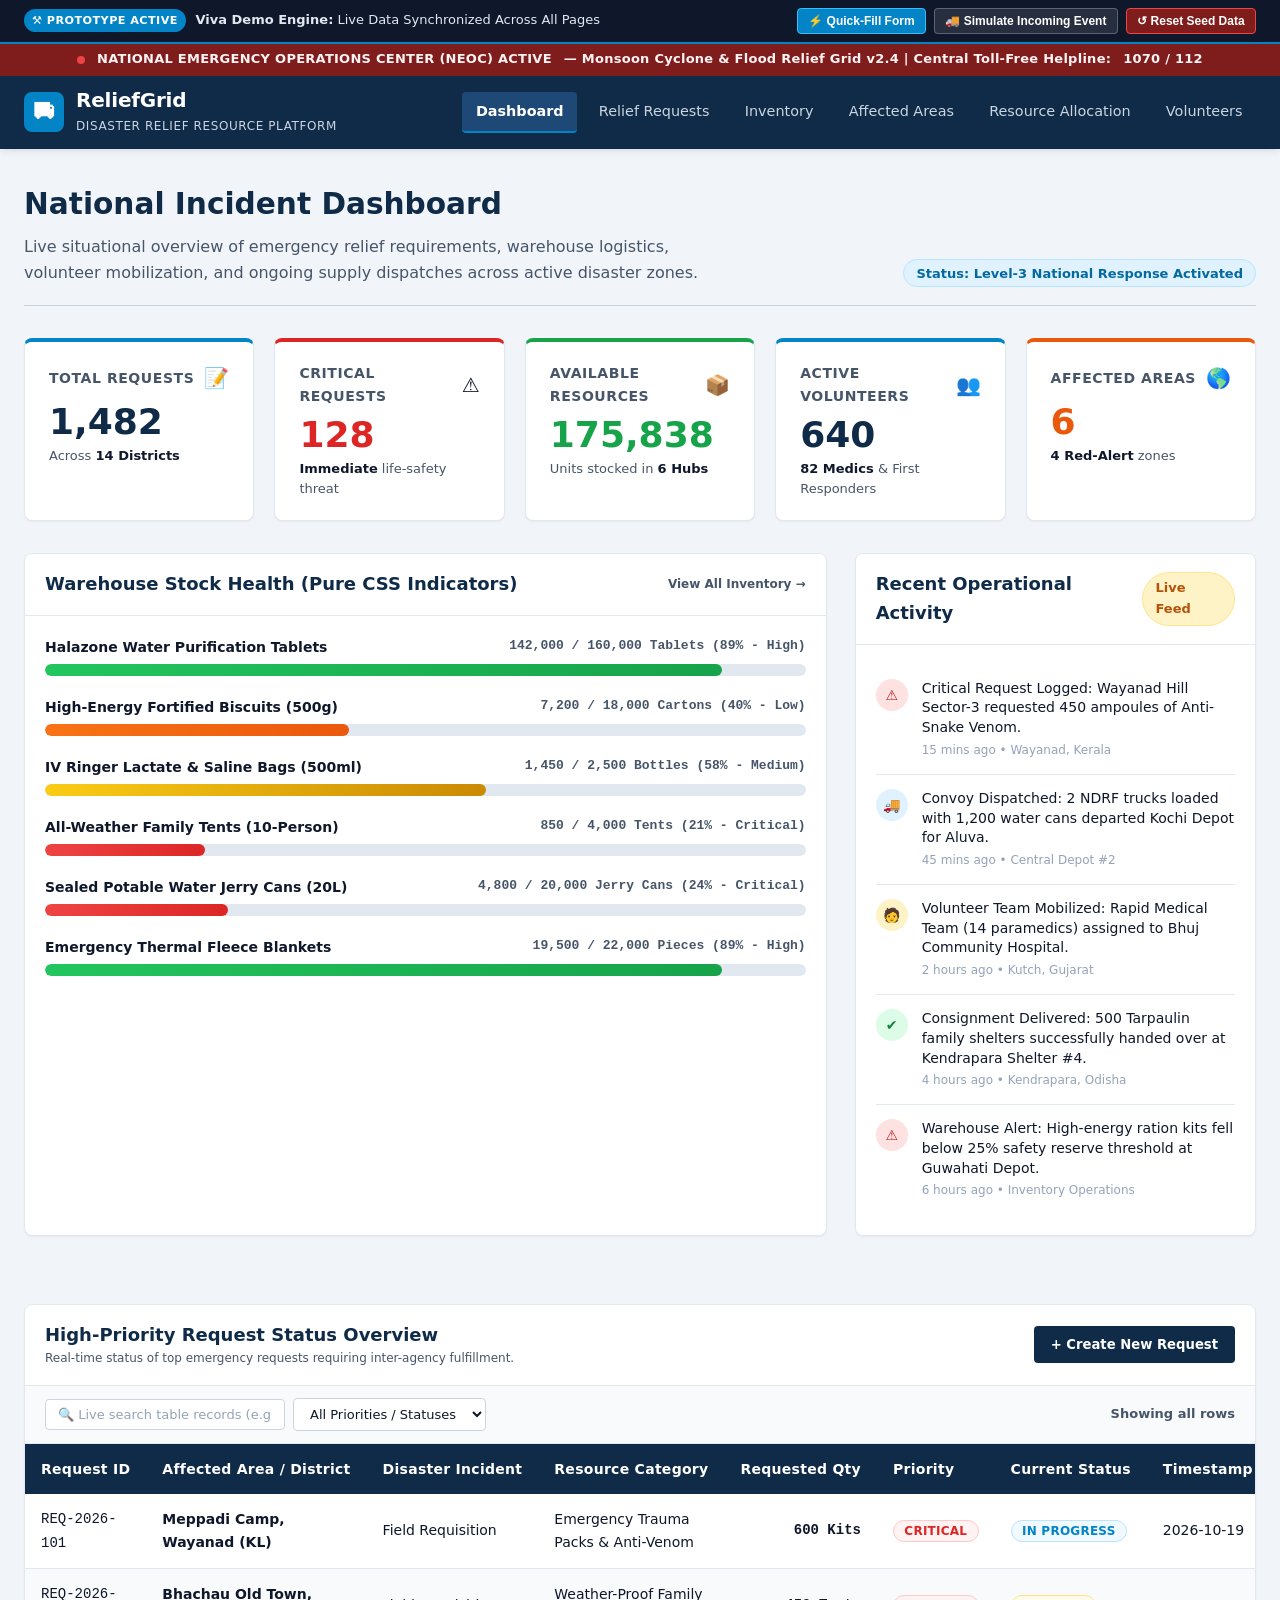
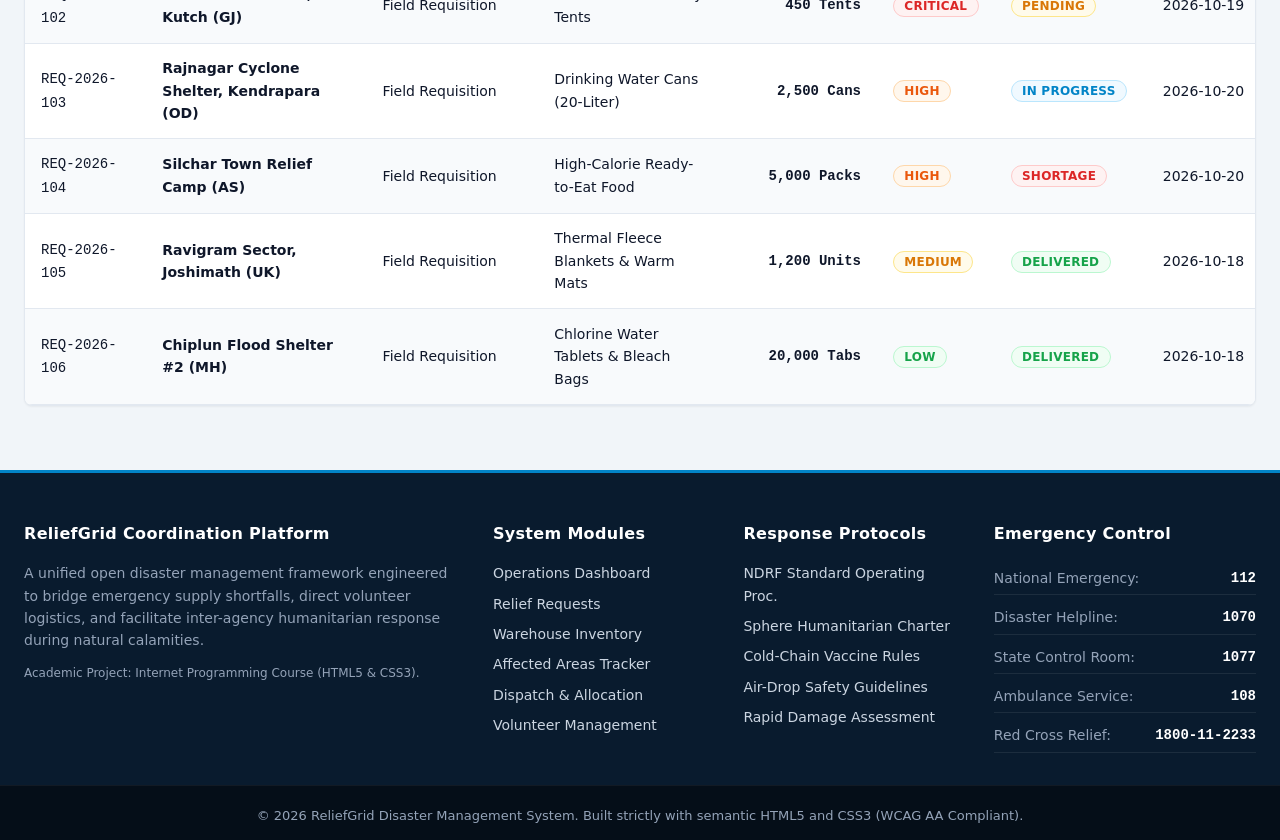
==== index.html @ 502c1814 "Add files via upload" ====
<!DOCTYPE html>
<html lang="en">
<head>
  <!-- Character Encoding and Responsive Viewport -->
  <meta charset="UTF-8">
  <meta name="viewport" content="width=device-width, initial-scale=1.0">
  <meta name="description" content="ReliefGrid - Centralized Disaster Relief Resource Coordination Platform for Emergency Management.">
  <title>ReliefGrid | Disaster Operations Dashboard</title>
  <!-- Shared External Stylesheet -->
  <link rel="stylesheet" href="style.css">
</head>
<body>

  <!-- =======================================================================
       TOP EMERGENCY BANNER (National Emergency Alert Ribbon)
       ======================================================================= -->
  <aside class="top-emergency-bar" aria-label="Emergency Operations Announcement">
    <span class="pulse-dot" aria-hidden="true"></span>
    <strong>NATIONAL EMERGENCY OPERATIONS CENTER (NEOC) ACTIVE</strong> &mdash; 
    Monsoon Cyclone & Flood Relief Grid v2.4 | Central Toll-Free Helpline: <strong>1070 / 112</strong>
  </aside>

  <!-- =======================================================================
       SHARED SITE HEADER & NAVIGATION
       ======================================================================= -->
  <header class="site-header">
    <div class="header-container">
      <!-- Platform Branding -->
      <a href="index.html" class="brand" aria-label="ReliefGrid Home">
        <div class="brand-icon" aria-hidden="true">&#9951;</div>
        <div class="brand-text">
          <h1>ReliefGrid</h1>
          <span class="subtitle">Disaster Relief Resource Platform</span>
        </div>
      </a>

      <!-- Main Navigation Menu (Semantic Nav with Active Link) -->
      <nav class="main-nav" aria-label="Primary Navigation">
        <ul>
          <li><a href="index.html" class="active" aria-current="page">Dashboard</a></li>
          <li><a href="relief-requests.html">Relief Requests</a></li>
          <li><a href="inventory.html">Inventory</a></li>
          <li><a href="affected-areas.html">Affected Areas</a></li>
          <li><a href="allocation.html">Resource Allocation</a></li>
          <li><a href="volunteers.html">Volunteers</a></li>
        </ul>
      </nav>
    </div>
  </header>

  <!-- =======================================================================
       MAIN CONTENT CONTAINER
       ======================================================================= -->
  <main class="main-wrapper" id="main-content">

    <!-- Page Header / Intro Section -->
    <header class="page-intro">
      <div>
        <h2>National Incident Dashboard</h2>
        <p>Live situational overview of emergency relief requirements, warehouse logistics, volunteer mobilization, and ongoing supply dispatches across active disaster zones.</p>
      </div>
      <div>
        <span class="page-badge">Status: Level-3 National Response Activated</span>
      </div>
    </header>

    <!-- ===================================================================
         SECTION 1: SUMMARY METRICS CARDS (CSS Grid)
         =================================================================== -->
    <section aria-labelledby="summary-metrics-title">
      <h3 id="summary-metrics-title" class="visually-hidden" style="display:none;">Key Summary Metrics</h3>
      <div class="metrics-grid">
        
        <!-- Total Requests Card -->
        <article class="metric-card">
          <div class="metric-header">
            <span class="metric-title">Total Requests</span>
            <span class="metric-icon" aria-hidden="true">&#128221;</span>
          </div>
          <p class="metric-value">1,482</p>
          <p class="metric-sub">Across <strong>14 Districts</strong></p>
        </article>

        <!-- Critical Requests Card (Red Accent) -->
        <article class="metric-card critical-border">
          <div class="metric-header">
            <span class="metric-title">Critical Requests</span>
            <span class="metric-icon" aria-hidden="true">&#9888;</span>
          </div>
          <p class="metric-value" style="color: var(--priority-critical);">128</p>
          <p class="metric-sub"><strong>Immediate</strong> life-safety threat</p>
        </article>

        <!-- Available Resources Card (Green Accent) -->
        <article class="metric-card low-border">
          <div class="metric-header">
            <span class="metric-title">Available Resources</span>
            <span class="metric-icon" aria-hidden="true">&#128230;</span>
          </div>
          <p class="metric-value" style="color: var(--priority-low);">48,350</p>
          <p class="metric-sub">Units stocked in <strong>6 Hubs</strong></p>
        </article>

        <!-- Active Volunteers Card -->
        <article class="metric-card">
          <div class="metric-header">
            <span class="metric-title">Active Volunteers</span>
            <span class="metric-icon" aria-hidden="true">&#128101;</span>
          </div>
          <p class="metric-value">640</p>
          <p class="metric-sub"><strong>82 Medics</strong> &amp; First Responders</p>
        </article>

        <!-- Areas Affected Card (Orange Accent) -->
        <article class="metric-card high-border">
          <div class="metric-header">
            <span class="metric-title">Affected Areas</span>
            <span class="metric-icon" aria-hidden="true">&#127758;</span>
          </div>
          <p class="metric-value" style="color: var(--priority-high);">26</p>
          <p class="metric-sub"><strong>4 Red-Alert</strong> zones</p>
        </article>

      </div>
    </section>

    <!-- ===================================================================
         SECTION 2 & 3: TWO-COLUMN DASHBOARD (Stock Bars & Recent Activity)
         =================================================================== -->
    <div class="dashboard-grid">
      
      <!-- Left Column: Critical Stock Depletion (Pure CSS Stock Bars) -->
      <section class="dashboard-card" aria-labelledby="stock-bars-title">
        <header class="dashboard-card-header">
          <h3 id="stock-bars-title">Warehouse Stock Health (Pure CSS Indicators)</h3>
          <a href="inventory.html" class="field-help" style="font-weight: 600;">View All Inventory &rarr;</a>
        </header>
        <div class="dashboard-card-body">
          <div class="stock-bars-container">
            
            <!-- Item 1: Drinking Water -->
            <div class="stock-item">
              <div class="stock-info">
                <span class="stock-name">Drinking Water (20L Jerry Cans)</span>
                <span class="stock-qty">4,800 / 20,000 Cans (24% - Critical)</span>
              </div>
              <div class="progress-track" role="progressbar" aria-valuenow="24" aria-valuemin="0" aria-valuemax="100" aria-label="Drinking Water Stock 24 percent">
                <div class="progress-fill fill-critical" style="width: 24%;"></div>
              </div>
            </div>

            <!-- Item 2: Ready-to-Eat Emergency Meals -->
            <div class="stock-item">
              <div class="stock-info">
                <span class="stock-name">Ready-to-Eat Ration Kits</span>
                <span class="stock-qty">7,200 / 18,000 Kits (40% - Low)</span>
              </div>
              <div class="progress-track" role="progressbar" aria-valuenow="40" aria-valuemin="0" aria-valuemax="100" aria-label="Ration Kits Stock 40 percent">
                <div class="progress-fill fill-low" style="width: 40%;"></div>
              </div>
            </div>

            <!-- Item 3: Trauma Care & Surgical Kits -->
            <div class="stock-item">
              <div class="stock-info">
                <span class="stock-name">Surgical &amp; Trauma Care Packs</span>
                <span class="stock-qty">1,450 / 2,500 Packs (58% - Medium)</span>
              </div>
              <div class="progress-track" role="progressbar" aria-valuenow="58" aria-valuemin="0" aria-valuemax="100" aria-label="Surgical Kits Stock 58 percent">
                <div class="progress-fill fill-medium" style="width: 58%;"></div>
              </div>
            </div>

            <!-- Item 4: All-Weather Family Shelter Tents -->
            <div class="stock-item">
              <div class="stock-info">
                <span class="stock-name">Emergency Family Tents (10-Person)</span>
                <span class="stock-qty">850 / 4,000 Tents (21% - Critical)</span>
              </div>
              <div class="progress-track" role="progressbar" aria-valuenow="21" aria-valuemin="0" aria-valuemax="100" aria-label="Tents Stock 21 percent">
                <div class="progress-fill fill-critical" style="width: 21%;"></div>
              </div>
            </div>

            <!-- Item 5: Chlorine Disinfectant & Hygiene Kits -->
            <div class="stock-item">
              <div class="stock-info">
                <span class="stock-name">Sanitation &amp; Hygiene Buckets</span>
                <span class="stock-qty">11,200 / 14,000 Buckets (80% - High)</span>
              </div>
              <div class="progress-track" role="progressbar" aria-valuenow="80" aria-valuemin="0" aria-valuemax="100" aria-label="Sanitation Buckets Stock 80 percent">
                <div class="progress-fill fill-high" style="width: 80%;"></div>
              </div>
            </div>

            <!-- Item 6: Thermal Blankets -->
            <div class="stock-item">
              <div class="stock-info">
                <span class="stock-name">Fleece Thermal Blankets</span>
                <span class="stock-qty">19,500 / 22,000 Units (88% - High)</span>
              </div>
              <div class="progress-track" role="progressbar" aria-valuenow="88" aria-valuemin="0" aria-valuemax="100" aria-label="Thermal Blankets Stock 88 percent">
                <div class="progress-fill fill-high" style="width: 88%;"></div>
              </div>
            </div>

          </div>
        </div>
      </section>

      <!-- Right Column: Recent Operational Activity Stream -->
      <section class="dashboard-card" aria-labelledby="activity-title">
        <header class="dashboard-card-header">
          <h3 id="activity-title">Recent Operational Activity</h3>
          <span class="page-badge" style="background:#fef3c7; color:#b45309; border-color:#fde68a;">Live Feed</span>
        </header>
        <div class="dashboard-card-body">
          <ul class="activity-list">
            
            <li class="activity-item">
              <span class="activity-icon icon-alert" aria-hidden="true">&#9888;</span>
              <div class="activity-content">
                <p class="activity-text"><strong>Critical Request Logged:</strong> Wayanad Hill Sector-3 requested 450 ampoules of Anti-Snake Venom.</p>
                <time class="activity-time" datetime="2026-10-18T22:15">15 minutes ago &bull; Wayanad, Kerala</time>
              </div>
            </li>

            <li class="activity-item">
              <span class="activity-icon icon-dispatch" aria-hidden="true">&#128666;</span>
              <div class="activity-content">
                <p class="activity-text"><strong>Convoy Dispatched:</strong> 2 NDRF trucks loaded with 1,200 water cans departed Kochi Depot for Aluva.</p>
                <time class="activity-time" datetime="2026-10-18T21:40">45 minutes ago &bull; Central Depot #2</time>
              </div>
            </li>

            <li class="activity-item">
              <span class="activity-icon icon-volunteer" aria-hidden="true">&#129489;</span>
              <div class="activity-content">
                <p class="activity-text"><strong>Volunteer Team Mobilized:</strong> Rapid Medical Team (14 paramedics) assigned to Bhuj Community Hospital.</p>
                <time class="activity-time" datetime="2026-10-18T20:10">2 hours ago &bull; Kutch, Gujarat</time>
              </div>
            </li>

            <li class="activity-item">
              <span class="activity-icon icon-delivered" aria-hidden="true">&#10004;</span>
              <div class="activity-content">
                <p class="activity-text"><strong>Consignment Delivered:</strong> 500 Tarpaulin family shelters successfully handed over at Kendrapara Shelter #4.</p>
                <time class="activity-time" datetime="2026-10-18T18:30">4 hours ago &bull; Kendrapara, Odisha</time>
              </div>
            </li>

            <li class="activity-item">
              <span class="activity-icon icon-alert" aria-hidden="true">&#9888;</span>
              <div class="activity-content">
                <p class="activity-text"><strong>Warehouse Alert:</strong> High-energy ration kits fell below 25% safety reserve threshold at Guwahati Depot.</p>
                <time class="activity-time" datetime="2026-10-18T16:00">6 hours ago &bull; Inventory Operations</time>
              </div>
            </li>

          </ul>
        </div>
      </section>

    </div>

    <!-- ===================================================================
         SECTION 4: ACTIVE RELIEF REQUESTS OVERVIEW TABLE
         =================================================================== -->
    <section class="table-container" aria-labelledby="overview-table-title">
      <header class="table-header-bar">
        <div>
          <h3 id="overview-table-title">High-Priority Request Status Overview</h3>
          <p class="field-help">Real-time status of top emergency requests requiring inter-agency fulfillment.</p>
        </div>
        <div>
          <a href="relief-requests.html" class="btn btn-primary" style="padding: 0.45rem 1rem; font-size: 0.825rem;">+ Create New Request</a>
        </div>
      </header>

      <div class="table-responsive">
        <table class="data-table" summary="Overview of latest relief supply requests categorized by priority and fulfillment status">
          <thead>
            <tr>
              <th scope="col">Request ID</th>
              <th scope="col">Affected Area / District</th>
              <th scope="col">Disaster Incident</th>
              <th scope="col">Resource Category</th>
              <th scope="col">Requested Qty</th>
              <th scope="col">Priority</th>
              <th scope="col">Current Status</th>
              <th scope="col">Timestamp</th>
            </tr>
          </thead>
          <tbody>
            <!-- Row 1 -->
            <tr>
              <td><code>REQ-KL-901</code></td>
              <td><strong>Meppadi, Wayanad</strong> (Kerala)</td>
              <td>Landslide / Mudflow</td>
              <td>Medical Trauma Supplies</td>
              <td class="cell-number">600 Kits</td>
              <td><span class="badge badge-critical">Critical</span></td>
              <td><span class="badge badge-progress">In Transit</span></td>
              <td>18-Oct 21:30</td>
            </tr>
            <!-- Row 2 -->
            <tr>
              <td><code>REQ-GJ-442</code></td>
              <td><strong>Bhachau, Kutch</strong> (Gujarat)</td>
              <td>Earthquake 5.8M</td>
              <td>Emergency Family Tents</td>
              <td class="cell-number">450 Tents</td>
              <td><span class="badge badge-critical">Critical</span></td>
              <td><span class="badge badge-pending">Pending</span></td>
              <td>18-Oct 20:45</td>
            </tr>
            <!-- Row 3 -->
            <tr>
              <td><code>REQ-OD-781</code></td>
              <td><strong>Paradeep Coast</strong> (Odisha)</td>
              <td>Cyclone 'Dana'</td>
              <td>Drinking Water (20L)</td>
              <td class="cell-number">2,500 Cans</td>
              <td><span class="badge badge-high">High</span></td>
              <td><span class="badge badge-progress">In Transit</span></td>
              <td>18-Oct 19:15</td>
            </tr>
            <!-- Row 4 -->
            <tr>
              <td><code>REQ-AS-319</code></td>
              <td><strong>Silchar, Cachar</strong> (Assam)</td>
              <td>Barak River Flooding</td>
              <td>Ready-to-Eat Food Packets</td>
              <td class="cell-number">5,000 Packs</td>
              <td><span class="badge badge-high">High</span></td>
              <td><span class="badge badge-shortage">Shortage</span></td>
              <td>18-Oct 17:20</td>
            </tr>
            <!-- Row 5 -->
            <tr>
              <td><code>REQ-HP-112</code></td>
              <td><strong>Manali Valley</strong> (Himachal)</td>
              <td>Flash Flood &amp; Debris</td>
              <td>Fleece Thermal Blankets</td>
              <td class="cell-number">1,200 Units</td>
              <td><span class="badge badge-medium">Medium</span></td>
              <td><span class="badge badge-delivered">Delivered</span></td>
              <td>18-Oct 14:05</td>
            </tr>
            <!-- Row 6 -->
            <tr>
              <td><code>REQ-MH-603</code></td>
              <td><strong>Chiplun, Ratnagiri</strong> (Maharashtra)</td>
              <td>Vashishti River Surge</td>
              <td>Chlorine Water Tablets</td>
              <td class="cell-number">20,000 Tabs</td>
              <td><span class="badge badge-low">Low</span></td>
              <td><span class="badge badge-delivered">Delivered</span></td>
              <td>18-Oct 11:40</td>
            </tr>
          </tbody>
        </table>
      </div>
    </section>

  </main>

  <!-- =======================================================================
       SHARED SITE FOOTER
       ======================================================================= -->
  <footer class="site-footer">
    <div class="footer-top">
      
      <!-- Column 1: Mission Statement -->
      <div class="footer-col">
        <h4>ReliefGrid Coordination Platform</h4>
        <p>A unified open disaster management framework engineered to bridge emergency supply shortfalls, direct volunteer logistics, and facilitate inter-agency humanitarian response during natural calamities.</p>
        <p class="field-help" style="color:#94a3b8;">Academic Project: Internet Programming Course (HTML5 &amp; CSS3).</p>
      </div>

      <!-- Column 2: Navigation Links -->
      <div class="footer-col">
        <h4>System Modules</h4>
        <ul class="footer-links">
          <li><a href="index.html">Operations Dashboard</a></li>
          <li><a href="relief-requests.html">Relief Requests</a></li>
          <li><a href="inventory.html">Warehouse Inventory</a></li>
          <li><a href="affected-areas.html">Affected Areas Tracker</a></li>
          <li><a href="allocation.html">Dispatch &amp; Allocation</a></li>
          <li><a href="volunteers.html">Volunteer Management</a></li>
        </ul>
      </div>

      <!-- Column 3: Response Standards -->
      <div class="footer-col">
        <h4>Response Protocols</h4>
        <ul class="footer-links">
          <li><a href="#main-content">NDRF Standard Operating Proc.</a></li>
          <li><a href="#main-content">Sphere Humanitarian Charter</a></li>
          <li><a href="#main-content">Cold-Chain Vaccine Rules</a></li>
          <li><a href="#main-content">Air-Drop Safety Guidelines</a></li>
          <li><a href="#main-content">Rapid Damage Assessment</a></li>
        </ul>
      </div>

      <!-- Column 4: 24/7 Helplines -->
      <div class="footer-col">
        <h4>Emergency Control</h4>
        <ul class="emergency-hotlines">
          <li>National Emergency: <span>112</span></li>
          <li>Disaster Helpline: <span>1070</span></li>
          <li>State Control Room: <span>1077</span></li>
          <li>Ambulance Service: <span>108</span></li>
          <li>Red Cross Relief: <span>1800-11-2233</span></li>
        </ul>
      </div>

    </div>

    <!-- Bottom Copyright & Compliance -->
    <div class="footer-bottom">
      <p>&copy; 2026 ReliefGrid Disaster Management System. Built strictly with semantic HTML5 and CSS3 (WCAG AA Compliant).</p>
    </div>
  </footer>

  <!-- Interactive Prototype Engine (Viva Demonstration & LocalStorage State) -->
  <script src="prototype.js"></script>
</body>
</html>
---- style.css ----
/* ==========================================================================
   DISASTER RELIEF RESOURCE COORDINATION PLATFORM (RELIEFGRID)
   Shared Master Stylesheet: style.css
   Pure CSS3 - No external frameworks or libraries required.
   Fully responsive with CSS Grid, Flexbox, and CSS Custom Properties.
   ========================================================================== */

/* --------------------------------------------------------------------------
   1. CSS Custom Properties (Theme Design System & Variables)
   -------------------------------------------------------------------------- */
:root {
  /* Brand Palette - Emergency Operations Theme */
  --color-primary: #0f2b48;          /* Deep Navy - Command & Authority */
  --color-primary-light: #1e4976;    /* Secondary Navy */
  --color-primary-dark: #091b2e;     /* Deep Navy Dark */
  --color-accent: #0284c7;           /* Sky Blue - Operational highlight */
  --color-accent-hover: #0369a1;

  /* Neutral Backgrounds & Surfaces */
  --color-bg-main: #f1f5f9;          /* Slate 100 - Clean page background */
  --color-bg-card: #ffffff;          /* Pure White - Surface cards */
  --color-bg-alt: #f8fafc;           /* Slate 50 - Subtle alternating rows */
  --color-border: #cbd5e1;          /* Slate 300 - Standard border */
  --color-border-light: #e2e8f0;    /* Slate 200 - Subtle border */

  /* Typography Colors */
  --color-text-main: #0f172a;        /* Slate 900 - High contrast readable text */
  --color-text-muted: #475569;       /* Slate 600 - Secondary descriptive text */
  --color-text-light: #94a3b8;       /* Slate 400 - De-emphasized metadata */
  --color-text-inverse: #ffffff;     /* White - Text on dark backgrounds */

  /* Priority Color Coding (Standard Disaster Relief Codes) */
  --priority-critical: #dc2626;      /* Red - Immediate Life Threat */
  --priority-critical-bg: #fef2f2;
  --priority-critical-border: #fecaca;

  --priority-high: #ea580c;          /* Orange - Urgent Support Needed */
  --priority-high-bg: #fff7ed;
  --priority-high-border: #fed7aa;

  --priority-medium: #d97706;        /* Amber/Yellow - Moderate Attention */
  --priority-medium-bg: #fffbeb;
  --priority-medium-border: #fde68a;

  --priority-low: #16a34a;           /* Green - Stable / Routine */
  --priority-low-bg: #f0fdf4;
  --priority-low-border: #bbf7d0;

  /* Operational Status Colors */
  --status-pending: #d97706;
  --status-pending-bg: #fffbeb;
  --status-progress: #0284c7;
  --status-progress-bg: #f0f9ff;
  --status-delivered: #16a34a;
  --status-delivered-bg: #f0fdf4;
  --status-shortage: #dc2626;
  --status-shortage-bg: #fef2f2;

  /* Typography Font Stack */
  --font-sans: system-ui, -apple-system, BlinkMacSystemFont, 'Segoe UI', Roboto, Oxygen, Ubuntu, Cantarell, 'Open Sans', 'Helvetica Neue', sans-serif;
  --font-mono: SFMono-Regular, Menlo, Monaco, Consolas, 'Liberation Mono', 'Courier New', monospace;

  /* Shadows for Elevation */
  --shadow-sm: 0 1px 2px 0 rgba(0, 0, 0, 0.05);
  --shadow-md: 0 4px 6px -1px rgba(15, 23, 42, 0.08), 0 2px 4px -2px rgba(15, 23, 42, 0.05);
  --shadow-lg: 0 10px 15px -3px rgba(15, 23, 42, 0.1), 0 4px 6px -4px rgba(15, 23, 42, 0.05);

  /* Layout Constants */
  --radius-sm: 4px;
  --radius-md: 8px;
  --radius-lg: 12px;
  --radius-pill: 9999px;
  --transition: all 0.25s ease-in-out;
  --max-width: 1280px;
}

/* --------------------------------------------------------------------------
   2. Base & Reset Styles
   -------------------------------------------------------------------------- */
*, *::before, *::after {
  box-sizing: border-box;
  margin: 0;
  padding: 0;
}

html {
  font-size: 16px;
  scroll-behavior: smooth;
}

body {
  font-family: var(--font-sans);
  background-color: var(--color-bg-main);
  color: var(--color-text-main);
  line-height: 1.6;
  min-height: 100vh;
  display: flex;
  flex-direction: column;
}

img, svg {
  display: block;
  max-width: 100%;
}

a {
  color: var(--color-accent);
  text-decoration: none;
  transition: var(--transition);
}

a:hover, a:focus-visible {
  color: var(--color-accent-hover);
  text-decoration: underline;
}

/* --------------------------------------------------------------------------
   3. Shared Header & Emergency Alert Top-Bar
   -------------------------------------------------------------------------- */
.top-emergency-bar {
  background-color: #7f1d1d;
  color: #fef2f2;
  font-size: 0.8125rem;
  padding: 0.35rem 1rem;
  text-align: center;
  font-weight: 600;
  letter-spacing: 0.02em;
  display: flex;
  justify-content: center;
  align-items: center;
  gap: 0.75rem;
  flex-wrap: wrap;
}

.top-emergency-bar .pulse-dot {
  display: inline-block;
  width: 8px;
  height: 8px;
  border-radius: 50%;
  background-color: #ef4444;
  box-shadow: 0 0 0 rgba(239, 68, 68, 0.7);
  animation: pulse 1.8s infinite;
}

@keyframes pulse {
  0% { transform: scale(0.95); box-shadow: 0 0 0 0 rgba(239, 68, 68, 0.7); }
  70% { transform: scale(1.1); box-shadow: 0 0 0 8px rgba(239, 68, 68, 0); }
  100% { transform: scale(0.95); box-shadow: 0 0 0 0 rgba(239, 68, 68, 0); }
}

.site-header {
  background-color: var(--color-primary);
  color: var(--color-text-inverse);
  box-shadow: var(--shadow-md);
  position: sticky;
  top: 0;
  z-index: 100;
}

.header-container {
  max-width: var(--max-width);
  margin: 0 auto;
  padding: 0.75rem 1.5rem;
  display: flex;
  justify-content: space-between;
  align-items: center;
  flex-wrap: wrap;
  gap: 1rem;
}

/* Branding */
.brand {
  display: flex;
  align-items: center;
  gap: 0.75rem;
  text-decoration: none;
  color: var(--color-text-inverse);
}

.brand:hover {
  text-decoration: none;
}

.brand-icon {
  width: 40px;
  height: 40px;
  background-color: var(--color-accent);
  color: #fff;
  border-radius: var(--radius-md);
  display: flex;
  align-items: center;
  justify-content: center;
  font-size: 1.35rem;
  font-weight: 800;
  box-shadow: var(--shadow-sm);
}

.brand-text h1 {
  font-size: 1.25rem;
  font-weight: 700;
  line-height: 1.2;
  letter-spacing: -0.01em;
}

.brand-text .subtitle {
  font-size: 0.75rem;
  color: var(--color-border);
  letter-spacing: 0.05em;
  text-transform: uppercase;
}

/* Navigation Menu */
.main-nav ul {
  display: flex;
  list-style: none;
  gap: 0.5rem;
  align-items: center;
  flex-wrap: wrap;
}

.main-nav a {
  display: inline-block;
  padding: 0.5rem 0.85rem;
  color: #cbd5e1;
  font-size: 0.9rem;
  font-weight: 500;
  border-radius: var(--radius-sm);
  transition: var(--transition);
  text-decoration: none;
  border-bottom: 2px solid transparent;
}

.main-nav a:hover {
  color: #ffffff;
  background-color: rgba(255, 255, 255, 0.1);
  text-decoration: none;
}

.main-nav a.active {
  color: #ffffff;
  background-color: var(--color-primary-light);
  border-bottom: 2px solid var(--color-accent);
  font-weight: 600;
}

/* --------------------------------------------------------------------------
   4. Main Container & Page Layout
   -------------------------------------------------------------------------- */
.main-wrapper {
  max-width: var(--max-width);
  width: 100%;
  margin: 0 auto;
  padding: 2rem 1.5rem;
  flex: 1;
}

.page-intro {
  margin-bottom: 2rem;
  border-bottom: 1px solid var(--color-border);
  padding-bottom: 1.25rem;
  display: flex;
  justify-content: space-between;
  align-items: flex-end;
  flex-wrap: wrap;
  gap: 1rem;
}

.page-intro h2 {
  font-size: 1.85rem;
  color: var(--color-primary);
  font-weight: 700;
  margin-bottom: 0.35rem;
}

.page-intro p {
  color: var(--color-text-muted);
  font-size: 1rem;
  max-width: 720px;
}

.page-badge {
  font-size: 0.8125rem;
  background-color: #e0f2fe;
  color: #0369a1;
  padding: 0.35rem 0.75rem;
  border-radius: var(--radius-pill);
  font-weight: 600;
  border: 1px solid #bae6fd;
}

/* --------------------------------------------------------------------------
   5. CSS Grid Dashboard Summary Cards
   -------------------------------------------------------------------------- */
.metrics-grid {
  display: grid;
  grid-template-columns: repeat(auto-fit, minmax(210px, 1fr));
  gap: 1.25rem;
  margin-bottom: 2rem;
}

.metric-card {
  background: var(--color-bg-card);
  border-radius: var(--radius-md);
  padding: 1.25rem 1.5rem;
  box-shadow: var(--shadow-sm);
  border: 1px solid var(--color-border-light);
  border-top: 4px solid var(--color-accent);
  transition: var(--transition);
  position: relative;
  overflow: hidden;
}

.metric-card:hover {
  transform: translateY(-3px);
  box-shadow: var(--shadow-md);
}

.metric-card.critical-border {
  border-top-color: var(--priority-critical);
}

.metric-card.high-border {
  border-top-color: var(--priority-high);
}

.metric-card.medium-border {
  border-top-color: var(--priority-medium);
}

.metric-card.low-border {
  border-top-color: var(--priority-low);
}

.metric-header {
  display: flex;
  justify-content: space-between;
  align-items: center;
  margin-bottom: 0.5rem;
}

.metric-title {
  font-size: 0.875rem;
  font-weight: 600;
  text-transform: uppercase;
  letter-spacing: 0.04em;
  color: var(--color-text-muted);
}

.metric-icon {
  font-size: 1.25rem;
}

.metric-value {
  font-size: 2.25rem;
  font-weight: 800;
  color: var(--color-primary);
  line-height: 1.1;
  margin-bottom: 0.25rem;
}

.metric-sub {
  font-size: 0.8125rem;
  color: var(--color-text-muted);
}

.metric-sub strong {
  color: var(--color-text-main);
}

/* --------------------------------------------------------------------------
   6. Two-Column Dashboard Layout (CSS Grid / Flexbox)
   -------------------------------------------------------------------------- */
.dashboard-grid {
  display: grid;
  grid-template-columns: 2fr 1fr;
  gap: 1.75rem;
  margin-bottom: 2.5rem;
}

.dashboard-card {
  background: var(--color-bg-card);
  border-radius: var(--radius-md);
  box-shadow: var(--shadow-sm);
  border: 1px solid var(--color-border-light);
  overflow: hidden;
  margin-bottom: 1.75rem;
}

.dashboard-card-header {
  background-color: #ffffff;
  padding: 1rem 1.25rem;
  border-bottom: 1px solid var(--color-border-light);
  display: flex;
  justify-content: space-between;
  align-items: center;
}

.dashboard-card-header h3 {
  font-size: 1.125rem;
  font-weight: 700;
  color: var(--color-primary);
}

.dashboard-card-body {
  padding: 1.25rem;
}

/* --------------------------------------------------------------------------
   7. Resource-Level Stocks (Pure CSS Progress Bars)
   -------------------------------------------------------------------------- */
.stock-bars-container {
  display: flex;
  flex-direction: column;
  gap: 1.25rem;
}

.stock-item {
  display: flex;
  flex-direction: column;
  gap: 0.35rem;
}

.stock-info {
  display: flex;
  justify-content: space-between;
  font-size: 0.875rem;
  font-weight: 600;
}

.stock-name {
  color: var(--color-text-main);
}

.stock-qty {
  color: var(--color-text-muted);
  font-family: var(--font-mono);
  font-size: 0.8125rem;
}

.progress-track {
  width: 100%;
  height: 12px;
  background-color: #e2e8f0;
  border-radius: var(--radius-pill);
  overflow: hidden;
  position: relative;
}

.progress-fill {
  height: 100%;
  border-radius: var(--radius-pill);
  transition: width 0.6s cubic-bezier(0.4, 0, 0.2, 1);
}

/* Level styling for CSS progress bars */
.fill-critical {
  background: linear-gradient(90deg, #ef4444, #dc2626);
}

.fill-low {
  background: linear-gradient(90deg, #f97316, #ea580c);
}

.fill-medium {
  background: linear-gradient(90deg, #facc15, #ca8a04);
}

.fill-high {
  background: linear-gradient(90deg, #22c55e, #16a34a);
}

/* --------------------------------------------------------------------------
   8. Activity Timeline / Recent Feeds
   -------------------------------------------------------------------------- */
.activity-list {
  list-style: none;
  display: flex;
  flex-direction: column;
}

.activity-item {
  padding: 0.875rem 0;
  border-bottom: 1px solid var(--color-border-light);
  display: flex;
  align-items: flex-start;
  gap: 0.875rem;
  font-size: 0.875rem;
}

.activity-item:last-child {
  border-bottom: none;
}

.activity-icon {
  width: 32px;
  height: 32px;
  border-radius: 50%;
  display: flex;
  align-items: center;
  justify-content: center;
  font-size: 0.875rem;
  flex-shrink: 0;
  font-weight: 700;
}

.activity-icon.icon-alert { background: #fee2e2; color: #b91c1c; }
.activity-icon.icon-dispatch { background: #e0f2fe; color: #0369a1; }
.activity-icon.icon-volunteer { background: #fef3c7; color: #b45309; }
.activity-icon.icon-delivered { background: #dcfce7; color: #15803d; }

.activity-content {
  flex: 1;
}

.activity-text {
  color: var(--color-text-main);
  line-height: 1.4;
}

.activity-time {
  font-size: 0.75rem;
  color: var(--color-text-light);
  margin-top: 0.2rem;
  display: block;
}

/* --------------------------------------------------------------------------
   9. Tables Styling (Sticky Header, Zebra Rows, Responsive Container)
   -------------------------------------------------------------------------- */
.table-container {
  background: var(--color-bg-card);
  border-radius: var(--radius-md);
  box-shadow: var(--shadow-sm);
  border: 1px solid var(--color-border-light);
  overflow: hidden;
  margin-bottom: 2rem;
}

.table-header-bar {
  padding: 1rem 1.25rem;
  background-color: #ffffff;
  border-bottom: 1px solid var(--color-border-light);
  display: flex;
  justify-content: space-between;
  align-items: center;
  flex-wrap: wrap;
  gap: 0.75rem;
}

.table-header-bar h3 {
  font-size: 1.125rem;
  font-weight: 700;
  color: var(--color-primary);
}

.table-responsive {
  width: 100%;
  overflow-x: auto;
  -webkit-overflow-scrolling: touch;
}

.data-table {
  width: 100%;
  border-collapse: collapse;
  text-align: left;
  font-size: 0.875rem;
  min-width: 650px;
}

.data-table thead th {
  background-color: var(--color-primary);
  color: var(--color-text-inverse);
  padding: 0.85rem 1rem;
  font-weight: 600;
  letter-spacing: 0.02em;
  position: sticky;
  top: 0;
  z-index: 5;
  white-space: nowrap;
}

.data-table tbody td {
  padding: 0.85rem 1rem;
  border-bottom: 1px solid var(--color-border-light);
  color: var(--color-text-main);
  vertical-align: middle;
}

/* Zebra striping */
.data-table tbody tr:nth-child(even) {
  background-color: var(--color-bg-alt);
}

/* Row hover transition */
.data-table tbody tr {
  transition: background-color 0.15s ease-in-out;
}

.data-table tbody tr:hover {
  background-color: #e2e8f0;
}

/* Numeric alignment helper */
.cell-number {
  font-family: var(--font-mono);
  font-weight: 600;
  text-align: right;
}

/* --------------------------------------------------------------------------
   10. Priority & Status Badges
   -------------------------------------------------------------------------- */
.badge {
  display: inline-flex;
  align-items: center;
  gap: 0.35rem;
  padding: 0.25rem 0.65rem;
  border-radius: var(--radius-pill);
  font-size: 0.75rem;
  font-weight: 700;
  letter-spacing: 0.02em;
  text-transform: uppercase;
  white-space: nowrap;
  line-height: 1;
}

/* Priority Badges */
.badge-critical {
  background-color: var(--priority-critical-bg);
  color: var(--priority-critical);
  border: 1px solid var(--priority-critical-border);
}

.badge-high {
  background-color: var(--priority-high-bg);
  color: var(--priority-high);
  border: 1px solid var(--priority-high-border);
}

.badge-medium {
  background-color: var(--priority-medium-bg);
  color: var(--priority-medium);
  border: 1px solid var(--priority-medium-border);
}

.badge-low {
  background-color: var(--priority-low-bg);
  color: var(--priority-low);
  border: 1px solid var(--priority-low-border);
}

/* Status Badges */
.badge-pending {
  background-color: var(--status-pending-bg);
  color: var(--status-pending);
  border: 1px solid #fde68a;
}

.badge-progress {
  background-color: var(--status-progress-bg);
  color: var(--status-progress);
  border: 1px solid #bae6fd;
}

.badge-delivered {
  background-color: var(--status-delivered-bg);
  color: var(--status-delivered);
  border: 1px solid #bbf7d0;
}

.badge-shortage {
  background-color: var(--status-shortage-bg);
  color: var(--status-shortage);
  border: 1px solid #fecaca;
}

/* --------------------------------------------------------------------------
   11. Forms Styling (Validation, Fieldsets, Focus States)
   -------------------------------------------------------------------------- */
.form-card {
  background: var(--color-bg-card);
  border-radius: var(--radius-md);
  box-shadow: var(--shadow-sm);
  border: 1px solid var(--color-border-light);
  padding: 1.75rem 2rem;
  margin-bottom: 2.5rem;
}

.form-card h3 {
  font-size: 1.35rem;
  color: var(--color-primary);
  margin-bottom: 0.5rem;
  font-weight: 700;
}

.form-card .form-subtitle {
  font-size: 0.875rem;
  color: var(--color-text-muted);
  margin-bottom: 1.5rem;
}

fieldset {
  border: 1px solid var(--color-border);
  border-radius: var(--radius-md);
  padding: 1.25rem 1.5rem;
  margin-bottom: 1.5rem;
  background-color: #fafafa;
}

legend {
  font-size: 0.95rem;
  font-weight: 700;
  color: var(--color-primary);
  padding: 0 0.5rem;
  text-transform: uppercase;
  letter-spacing: 0.03em;
}

.form-grid {
  display: grid;
  grid-template-columns: repeat(auto-fit, minmax(280px, 1fr));
  gap: 1.25rem;
}

.form-grid-3 {
  display: grid;
  grid-template-columns: repeat(auto-fit, minmax(200px, 1fr));
  gap: 1.25rem;
}

.form-group {
  display: flex;
  flex-direction: column;
  gap: 0.4rem;
}

.form-group.span-full {
  grid-column: 1 / -1;
}

label {
  font-size: 0.875rem;
  font-weight: 600;
  color: var(--color-text-main);
}

.required-indicator {
  color: var(--priority-critical);
  margin-left: 0.15rem;
  font-weight: 700;
}

input[type="text"],
input[type="tel"],
input[type="email"],
input[type="number"],
input[type="date"],
input[type="datetime-local"],
select,
textarea {
  width: 100%;
  padding: 0.65rem 0.85rem;
  font-family: var(--font-sans);
  font-size: 0.9375rem;
  color: var(--color-text-main);
  background-color: #ffffff;
  border: 1.5px solid var(--color-border);
  border-radius: var(--radius-sm);
  transition: var(--transition);
  outline: none;
}

input::placeholder,
textarea::placeholder {
  color: var(--color-text-light);
}

input:focus,
select:focus,
textarea:focus {
  border-color: var(--color-accent);
  box-shadow: 0 0 0 3px rgba(2, 132, 199, 0.2);
  background-color: #ffffff;
}

/* HTML5 Valid / Invalid Visual Cues */
input:user-invalid,
select:user-invalid,
textarea:user-invalid {
  border-color: var(--priority-critical);
  background-color: #fffbfb;
}

/* Radio & Checkbox Groups */
.radio-group,
.checkbox-group {
  display: flex;
  gap: 1rem;
  flex-wrap: wrap;
  align-items: center;
  margin-top: 0.25rem;
}

.radio-pill-label,
.checkbox-pill-label {
  display: inline-flex;
  align-items: center;
  gap: 0.5rem;
  padding: 0.5rem 0.85rem;
  border: 1px solid var(--color-border);
  border-radius: var(--radius-sm);
  background: #ffffff;
  cursor: pointer;
  font-size: 0.875rem;
  font-weight: 500;
  transition: var(--transition);
}

.radio-pill-label:hover,
.checkbox-pill-label:hover {
  border-color: var(--color-accent);
  background-color: #f0f9ff;
}

/* Radio button priority accents */
.radio-pill-label input[value="Critical"]:checked + span {
  color: var(--priority-critical);
  font-weight: 700;
}

.radio-pill-label input[value="High"]:checked + span {
  color: var(--priority-high);
  font-weight: 700;
}

.radio-pill-label input[value="Medium"]:checked + span {
  color: var(--priority-medium);
  font-weight: 700;
}

.radio-pill-label input[value="Low"]:checked + span {
  color: var(--priority-low);
  font-weight: 700;
}

/* Helper text */
.field-help {
  font-size: 0.75rem;
  color: var(--color-text-muted);
}

/* Buttons */
.form-actions {
  display: flex;
  gap: 1rem;
  justify-content: flex-end;
  margin-top: 1.5rem;
  flex-wrap: wrap;
}

.btn {
  display: inline-flex;
  align-items: center;
  justify-content: center;
  gap: 0.5rem;
  padding: 0.7rem 1.5rem;
  font-size: 0.9375rem;
  font-weight: 600;
  border-radius: var(--radius-sm);
  cursor: pointer;
  border: 1px solid transparent;
  transition: var(--transition);
  text-decoration: none;
}

.btn:hover {
  text-decoration: none;
}

.btn-primary {
  background-color: var(--color-primary);
  color: #ffffff;
}

.btn-primary:hover, .btn-primary:focus-visible {
  background-color: var(--color-primary-light);
  transform: translateY(-1px);
  box-shadow: var(--shadow-md);
}

.btn-danger {
  background-color: var(--priority-critical);
  color: #ffffff;
}

.btn-danger:hover {
  background-color: #b91c1c;
}

.btn-secondary {
  background-color: #ffffff;
  color: var(--color-text-main);
  border-color: var(--color-border);
}

.btn-secondary:hover {
  background-color: #f1f5f9;
  border-color: var(--color-text-muted);
}

/* --------------------------------------------------------------------------
   12. Affected Areas Cards Layout
   -------------------------------------------------------------------------- */
.areas-grid {
  display: grid;
  grid-template-columns: repeat(auto-fill, minmax(340px, 1fr));
  gap: 1.5rem;
  margin-bottom: 2.5rem;
}

.area-card {
  background: var(--color-bg-card);
  border-radius: var(--radius-md);
  border: 1px solid var(--color-border-light);
  box-shadow: var(--shadow-sm);
  display: flex;
  flex-direction: column;
  overflow: hidden;
  transition: var(--transition);
}

.area-card:hover {
  transform: translateY(-4px);
  box-shadow: var(--shadow-md);
}

.area-card-header {
  padding: 1.25rem 1.25rem 0.75rem;
  display: flex;
  justify-content: space-between;
  align-items: flex-start;
  gap: 0.75rem;
  border-bottom: 1px solid var(--color-border-light);
}

.area-title-group h3 {
  font-size: 1.15rem;
  color: var(--color-primary);
  font-weight: 700;
  line-height: 1.3;
}

.area-location {
  font-size: 0.8125rem;
  color: var(--color-text-muted);
}

.area-card-body {
  padding: 1.25rem;
  display: flex;
  flex-direction: column;
  gap: 0.85rem;
  flex: 1;
}

.area-stat-row {
  display: flex;
  justify-content: space-between;
  font-size: 0.875rem;
  padding-bottom: 0.4rem;
  border-bottom: 1px dashed var(--color-border-light);
}

.area-stat-label {
  color: var(--color-text-muted);
}

.area-stat-value {
  font-weight: 600;
  color: var(--color-text-main);
}

.needs-tag-list {
  display: flex;
  flex-wrap: wrap;
  gap: 0.4rem;
  margin-top: 0.35rem;
}

.need-tag {
  background-color: #f1f5f9;
  color: var(--color-text-main);
  font-size: 0.75rem;
  padding: 0.2rem 0.55rem;
  border-radius: var(--radius-sm);
  border: 1px solid var(--color-border);
  font-weight: 500;
}

.area-card-footer {
  padding: 0.85rem 1.25rem;
  background-color: #f8fafc;
  border-top: 1px solid var(--color-border-light);
  font-size: 0.8125rem;
  color: var(--color-text-muted);
  display: flex;
  justify-content: space-between;
  align-items: center;
}

/* --------------------------------------------------------------------------
   13. Shared Footer
   -------------------------------------------------------------------------- */
.site-footer {
  background-color: var(--color-primary-dark);
  color: #94a3b8;
  margin-top: auto;
  font-size: 0.875rem;
  border-top: 3px solid var(--color-accent);
}

.footer-top {
  max-width: var(--max-width);
  margin: 0 auto;
  padding: 3rem 1.5rem 2rem;
  display: grid;
  grid-template-columns: 2fr 1fr 1fr 1.2fr;
  gap: 2rem;
}

.footer-col h4 {
  color: #ffffff;
  font-size: 1rem;
  margin-bottom: 1rem;
  font-weight: 700;
  letter-spacing: 0.02em;
}

.footer-col p {
  line-height: 1.6;
  margin-bottom: 0.75rem;
}

.footer-links {
  list-style: none;
  display: flex;
  flex-direction: column;
  gap: 0.5rem;
}

.footer-links a {
  color: #cbd5e1;
  text-decoration: none;
}

.footer-links a:hover {
  color: #ffffff;
  text-decoration: underline;
}

.emergency-hotlines {
  list-style: none;
  display: flex;
  flex-direction: column;
  gap: 0.4rem;
}

.emergency-hotlines li {
  display: flex;
  justify-content: space-between;
  padding: 0.3rem 0;
  border-bottom: 1px solid rgba(255, 255, 255, 0.08);
}

.emergency-hotlines span {
  color: #ffffff;
  font-weight: 700;
  font-family: var(--font-mono);
}

.footer-bottom {
  background-color: #050e18;
  padding: 1.25rem 1.5rem;
  text-align: center;
  font-size: 0.8125rem;
  border-top: 1px solid rgba(255, 255, 255, 0.05);
}

/* --------------------------------------------------------------------------
   14. Responsive Media Queries
   -------------------------------------------------------------------------- */
@media (max-width: 1024px) {
  .dashboard-grid {
    grid-template-columns: 1fr;
  }
  
  .footer-top {
    grid-template-columns: 1fr 1fr;
  }
}

@media (max-width: 768px) {
  .header-container {
    flex-direction: column;
    align-items: stretch;
    padding: 0.75rem 1rem;
  }

  .brand {
    justify-content: center;
  }

  .main-nav ul {
    justify-content: center;
    gap: 0.35rem;
  }

  .main-nav a {
    font-size: 0.825rem;
    padding: 0.4rem 0.6rem;
  }

  .page-intro {
    flex-direction: column;
    align-items: flex-start;
  }

  .metrics-grid {
    grid-template-columns: 1fr 1fr;
  }

  .form-card {
    padding: 1.25rem 1rem;
  }

  .footer-top {
    grid-template-columns: 1fr;
  }
}

@media (max-width: 480px) {
  .metrics-grid {
    grid-template-columns: 1fr;
  }

  .main-nav ul {
    flex-direction: column;
    width: 100%;
  }

  .main-nav li,
  .main-nav a {
    width: 100%;
    text-align: center;
  }

  .form-actions {
    flex-direction: column;
  }

  .btn {
    width: 100%;
  }
}

/* --------------------------------------------------------------------------
   15. Interactive Prototype Enhancements (Demo Controls, Filters & Toasts)
   -------------------------------------------------------------------------- */
/* Floating Demo Control Bar */
.demo-control-bar {
  background: #0f172a;
  border-bottom: 2px solid var(--color-accent);
  color: #e2e8f0;
  padding: 0.5rem 1.5rem;
  font-size: 0.8125rem;
  display: flex;
  justify-content: space-between;
  align-items: center;
  flex-wrap: wrap;
  gap: 0.75rem;
  z-index: 1000;
}

.demo-title-group {
  display: flex;
  align-items: center;
  gap: 0.6rem;
}

.demo-badge-tag {
  background: #0284c7;
  color: #ffffff;
  padding: 0.15rem 0.5rem;
  border-radius: var(--radius-pill);
  font-size: 0.7rem;
  font-weight: 700;
  letter-spacing: 0.04em;
  text-transform: uppercase;
}

.demo-actions-group {
  display: flex;
  align-items: center;
  gap: 0.5rem;
  flex-wrap: wrap;
}

.btn-demo {
  background: rgba(255, 255, 255, 0.1);
  color: #ffffff;
  border: 1px solid rgba(255, 255, 255, 0.25);
  padding: 0.3rem 0.65rem;
  font-size: 0.75rem;
  border-radius: var(--radius-sm);
  cursor: pointer;
  display: inline-flex;
  align-items: center;
  gap: 0.35rem;
  font-weight: 600;
  transition: var(--transition);
}

.btn-demo:hover {
  background: rgba(255, 255, 255, 0.22);
  border-color: #ffffff;
  text-decoration: none;
}

.btn-demo-accent {
  background: #0284c7;
  border-color: #38bdf8;
}

.btn-demo-accent:hover {
  background: #0369a1;
}

.btn-demo-danger {
  background: #7f1d1d;
  border-color: #ef4444;
}

.btn-demo-danger:hover {
  background: #991b1b;
}

/* Interactive Table Search & Filter Toolbar */
.table-filter-toolbar {
  padding: 0.75rem 1.25rem;
  background-color: #f8fafc;
  border-bottom: 1px solid var(--color-border-light);
  display: flex;
  justify-content: space-between;
  align-items: center;
  flex-wrap: wrap;
  gap: 0.75rem;
}

.filter-group {
  display: flex;
  align-items: center;
  gap: 0.5rem;
  flex-wrap: wrap;
  flex: 1;
}

.search-box {
  min-width: 240px;
  max-width: 380px;
  position: relative;
}

.search-box input {
  padding: 0.45rem 0.75rem;
  font-size: 0.8125rem;
  border-radius: var(--radius-sm);
  border: 1px solid var(--color-border);
  width: 100%;
}

.filter-select {
  padding: 0.45rem 0.75rem;
  font-size: 0.8125rem;
  border-radius: var(--radius-sm);
  border: 1px solid var(--color-border);
  background-color: #ffffff;
  width: auto;
}

.filter-counter {
  font-size: 0.8125rem;
  color: var(--color-text-muted);
  font-weight: 600;
}

/* Toast Emergency Notifications */
.toast-container {
  position: fixed;
  bottom: 1.5rem;
  right: 1.5rem;
  z-index: 9999;
  display: flex;
  flex-direction: column;
  gap: 0.75rem;
  pointer-events: none;
}

.toast {
  pointer-events: auto;
  min-width: 300px;
  max-width: 420px;
  background: #ffffff;
  color: var(--color-text-main);
  padding: 1rem 1.25rem;
  border-radius: var(--radius-md);
  box-shadow: 0 10px 25px -5px rgba(0, 0, 0, 0.25), 0 8px 10px -6px rgba(0, 0, 0, 0.1);
  border-left: 5px solid var(--color-accent);
  display: flex;
  align-items: flex-start;
  gap: 0.75rem;
  animation: slideInRight 0.35s ease forwards;
  transition: all 0.3s ease;
}

.toast.toast-success {
  border-left-color: #16a34a;
}

.toast.toast-critical {
  border-left-color: #dc2626;
  background: #fffafa;
}

.toast.toast-info {
  border-left-color: #0284c7;
}

.toast-icon {
  font-size: 1.25rem;
  line-height: 1;
}

.toast-body {
  flex: 1;
}

.toast-title {
  font-size: 0.875rem;
  font-weight: 700;
  margin-bottom: 0.2rem;
  color: var(--color-primary);
}

.toast-msg {
  font-size: 0.8125rem;
  color: var(--color-text-muted);
  line-height: 1.4;
}

@keyframes slideInRight {
  from {
    transform: translateX(110%);
    opacity: 0;
  }
  to {
    transform: translateX(0);
    opacity: 1;
  }
}

.toast.toast-hiding {
  opacity: 0;
  transform: translateX(100%);
}
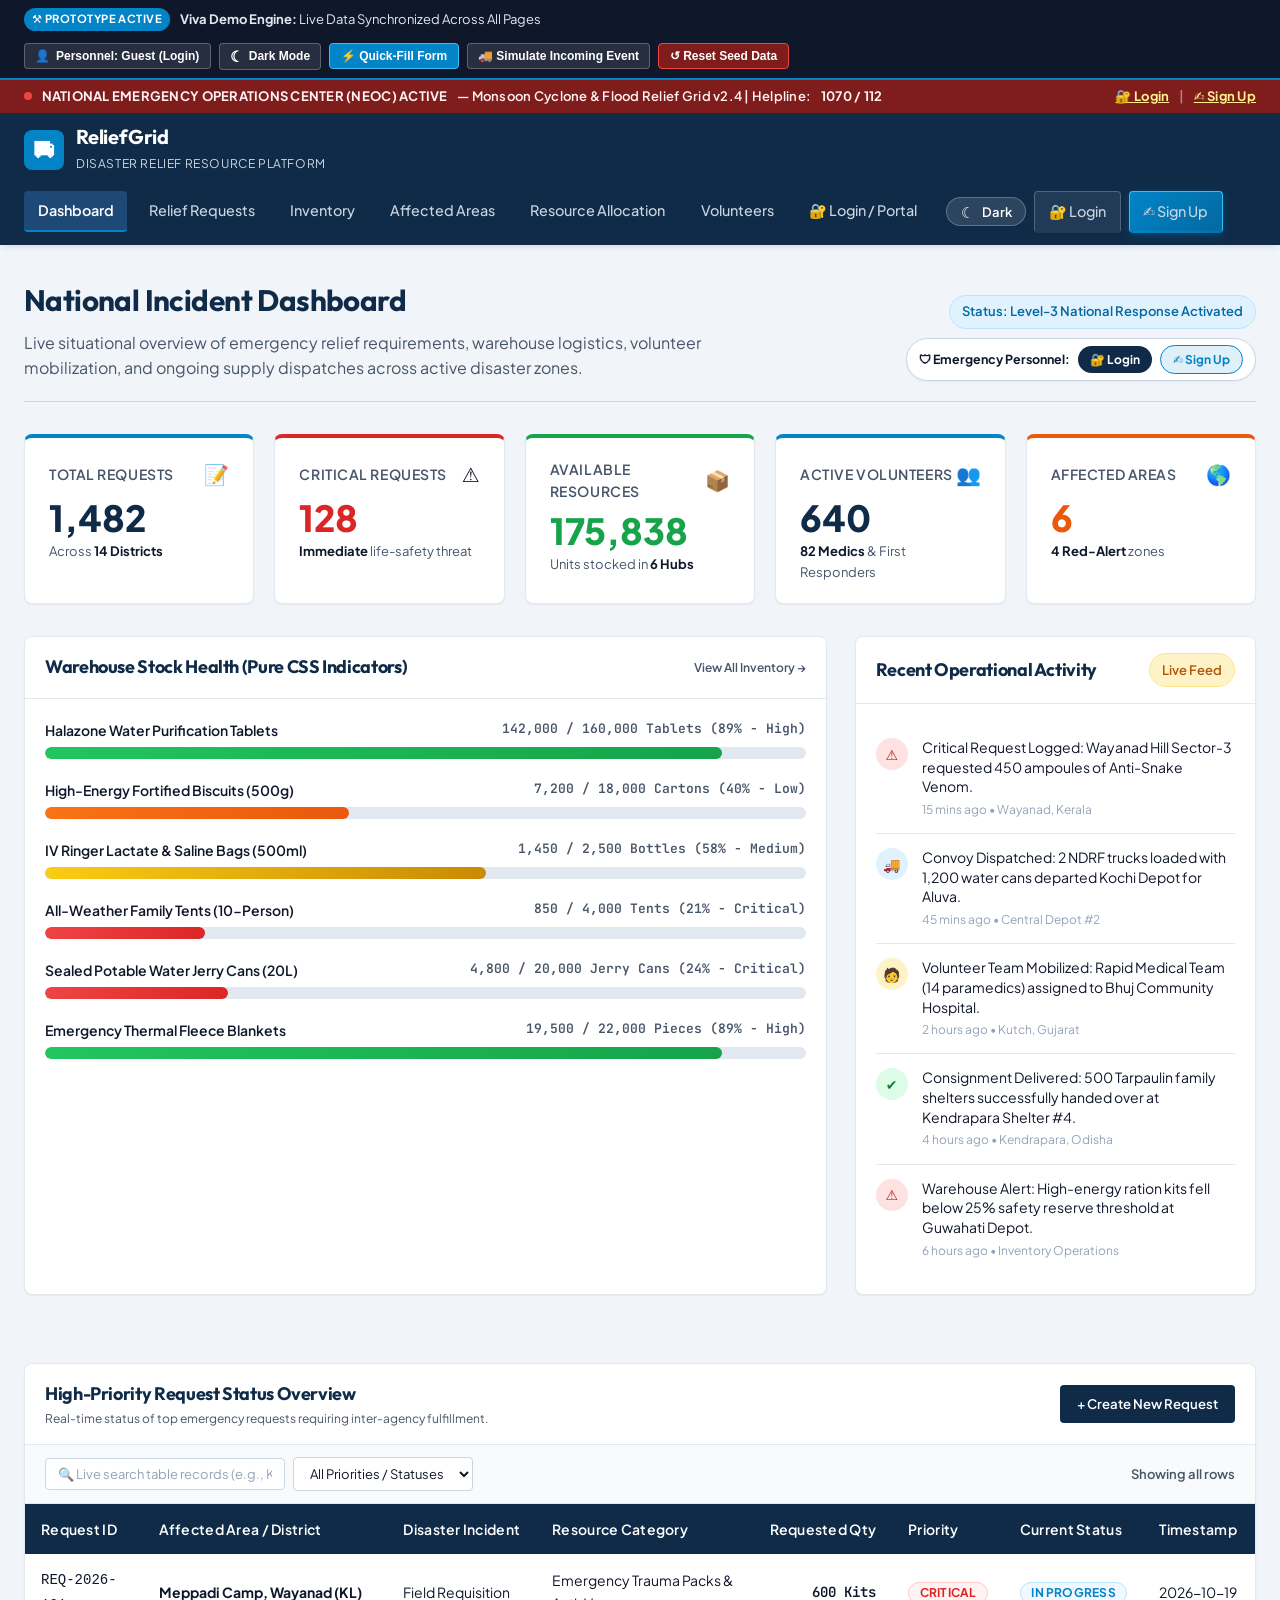
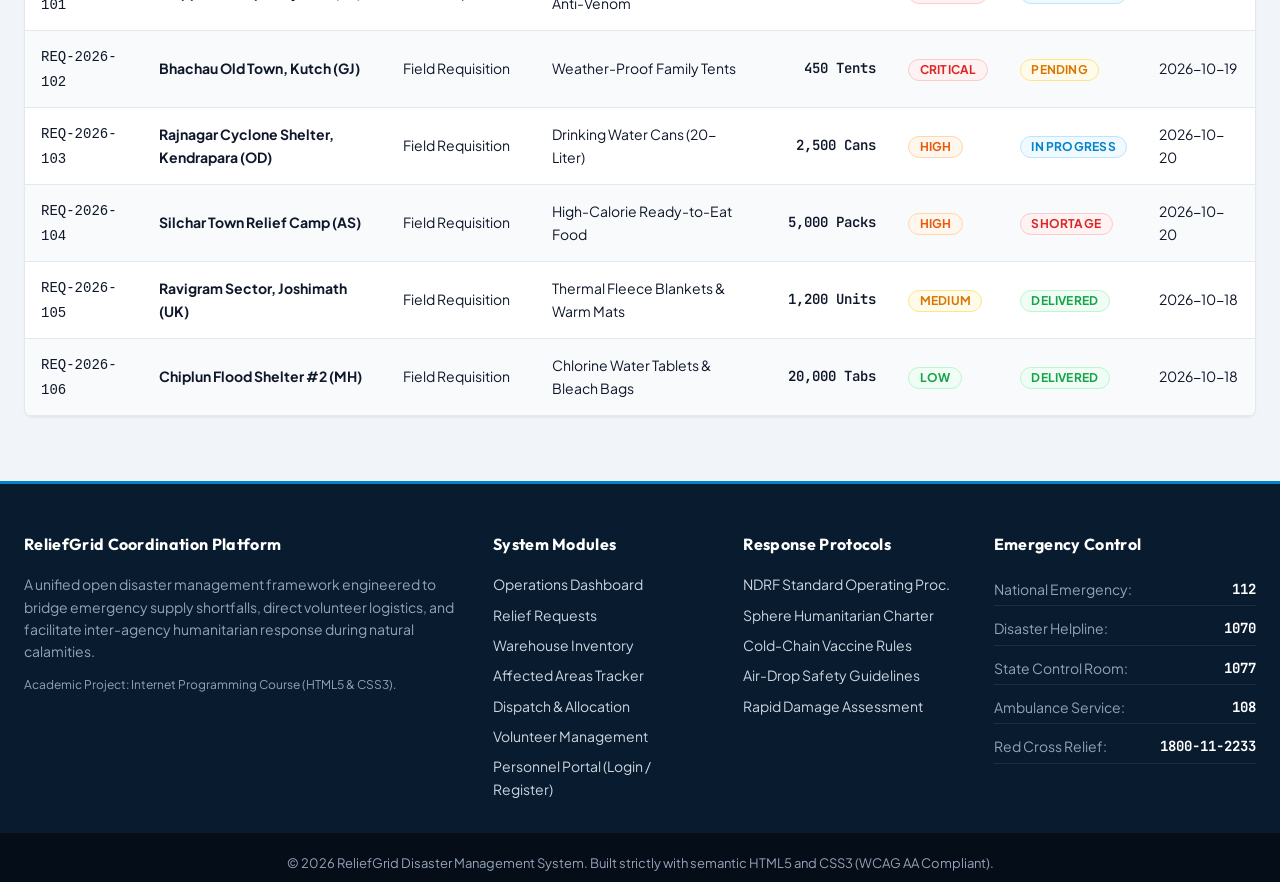
==== commit ce2d555d: "feat: add login, signup, authentication portal, vercel configuration, and documentation" ====
--- a/index.html
+++ b/index.html
@@ -14,10 +14,18 @@
   <!-- =======================================================================
        TOP EMERGENCY BANNER (National Emergency Alert Ribbon)
        ======================================================================= -->
+  <!-- Top Emergency Ribbon -->
   <aside class="top-emergency-bar" aria-label="Emergency Operations Announcement">
-    <span class="pulse-dot" aria-hidden="true"></span>
-    <strong>NATIONAL EMERGENCY OPERATIONS CENTER (NEOC) ACTIVE</strong> &mdash; 
-    Monsoon Cyclone & Flood Relief Grid v2.4 | Central Toll-Free Helpline: <strong>1070 / 112</strong>
+    <div class="emergency-bar-content">
+      <span class="pulse-dot" aria-hidden="true"></span>
+      <strong>NATIONAL EMERGENCY OPERATIONS CENTER (NEOC) ACTIVE</strong> &mdash; 
+      Monsoon Cyclone &amp; Flood Relief Grid v2.4 | Helpline: <strong>1070 / 112</strong>
+    </div>
+    <div class="emergency-bar-auth">
+      <a href="login.html" class="emergency-auth-link" id="top-bar-login-link" title="Sign In to Incident Command">&#128272; Login</a>
+      <span class="emergency-auth-divider">|</span>
+      <a href="login.html?tab=signup" class="emergency-auth-link" id="top-bar-signup-link" title="Register / Sign Up Personnel">&#9997; Sign Up</a>
+    </div>
   </aside>
 
   <!-- =======================================================================
@@ -43,6 +51,25 @@
           <li><a href="affected-areas.html">Affected Areas</a></li>
           <li><a href="allocation.html">Resource Allocation</a></li>
           <li><a href="volunteers.html">Volunteers</a></li>
+          <li><a href="login.html" class="nav-portal-link" title="Authorized Responder Portal">&#128272; Login / Portal</a></li>
+          <li>
+            <button type="button" class="theme-toggle-btn" id="header-theme-toggle" aria-label="Toggle Dark and Light Mode" title="Toggle Theme (Dark / Light)">
+              <span class="theme-toggle-icon" aria-hidden="true">&#9790;</span>
+              <span class="theme-toggle-text">Dark</span>
+            </button>
+          </li>
+          <li class="nav-auth-item" id="header-auth-container">
+            <div class="nav-auth-buttons">
+              <a href="login.html" class="btn-nav-auth btn-nav-signin" id="btn-nav-signin" title="Sign In to Operational Console">
+                <span class="btn-auth-icon">&#128272;</span>
+                <span>Login</span>
+              </a>
+              <a href="login.html?tab=signup" class="btn-nav-auth btn-nav-signup" id="btn-nav-signup" title="Register / Sign Up Personnel">
+                <span class="btn-auth-icon">&#9997;</span>
+                <span>Sign Up</span>
+              </a>
+            </div>
+          </li>
         </ul>
       </nav>
     </div>
@@ -59,8 +86,13 @@
         <h2>National Incident Dashboard</h2>
         <p>Live situational overview of emergency relief requirements, warehouse logistics, volunteer mobilization, and ongoing supply dispatches across active disaster zones.</p>
       </div>
-      <div>
+      <div class="page-intro-right">
         <span class="page-badge">Status: Level-3 National Response Activated</span>
+        <div class="page-auth-prompt" id="page-auth-prompt">
+          <span class="auth-prompt-text">&#128737; Emergency Personnel:</span>
+          <a href="login.html" class="btn-prompt-login" id="prompt-login-btn" title="Sign In to Command Portal">&#128272; Login</a>
+          <a href="login.html?tab=signup" class="btn-prompt-signup" id="prompt-signup-btn" title="Register New Responder">&#9997; Sign Up</a>
+        </div>
       </div>
     </header>
 
@@ -388,6 +420,7 @@
           <li><a href="affected-areas.html">Affected Areas Tracker</a></li>
           <li><a href="allocation.html">Dispatch &amp; Allocation</a></li>
           <li><a href="volunteers.html">Volunteer Management</a></li>
+          <li><a href="login.html">Personnel Portal (Login / Register)</a></li>
         </ul>
       </div>
 
--- a/style.css
+++ b/style.css
@@ -4,6 +4,9 @@
    Pure CSS3 - No external frameworks or libraries required.
    Fully responsive with CSS Grid, Flexbox, and CSS Custom Properties.
    ========================================================================== */
+
+/* Modern Web Typography - Google Fonts */
+@import url('https://fonts.googleapis.com/css2?family=Outfit:wght@500;600;700;800&family=Plus+Jakarta+Sans:wght@400;500;600;700;800&family=JetBrains+Mono:wght@400;600&display=swap');
 
 /* --------------------------------------------------------------------------
    1. CSS Custom Properties (Theme Design System & Variables)
@@ -57,13 +60,18 @@
   --status-shortage-bg: #fef2f2;
 
   /* Typography Font Stack */
-  --font-sans: system-ui, -apple-system, BlinkMacSystemFont, 'Segoe UI', Roboto, Oxygen, Ubuntu, Cantarell, 'Open Sans', 'Helvetica Neue', sans-serif;
-  --font-mono: SFMono-Regular, Menlo, Monaco, Consolas, 'Liberation Mono', 'Courier New', monospace;
+  --font-sans: 'Plus Jakarta Sans', system-ui, -apple-system, BlinkMacSystemFont, 'Segoe UI', Roboto, sans-serif;
+  --font-heading: 'Outfit', var(--font-sans);
+  --font-mono: 'JetBrains Mono', SFMono-Regular, Menlo, Monaco, Consolas, 'Liberation Mono', monospace;
 
   /* Shadows for Elevation */
   --shadow-sm: 0 1px 2px 0 rgba(0, 0, 0, 0.05);
   --shadow-md: 0 4px 6px -1px rgba(15, 23, 42, 0.08), 0 2px 4px -2px rgba(15, 23, 42, 0.05);
   --shadow-lg: 0 10px 15px -3px rgba(15, 23, 42, 0.1), 0 4px 6px -4px rgba(15, 23, 42, 0.05);
+
+  --color-input-bg: #ffffff;
+  --color-bg-hover: #e2e8f0;
+  --color-progress-track: #e2e8f0;
 
   /* Layout Constants */
   --radius-sm: 4px;
@@ -75,6 +83,66 @@
 }
 
 /* --------------------------------------------------------------------------
+   Dark Mode Custom Properties (Tactical Operations Center Theme)
+   -------------------------------------------------------------------------- */
+[data-theme="dark"] {
+  /* Brand Palette - Deep Tactical Command Theme */
+  --color-primary: #1e293b;          /* Dark Slate */
+  --color-primary-light: #334155;    /* Medium Slate */
+  --color-primary-dark: #070d17;     /* Midnight Black */
+  --color-accent: #38bdf8;           /* High-contrast Sky Blue */
+  --color-accent-hover: #7dd3fc;
+
+  /* Dark Backgrounds & Surfaces */
+  --color-bg-main: #0b1120;          /* Deep Obsidian Blue Background */
+  --color-bg-card: #151e32;          /* Elevated Surface Card */
+  --color-bg-alt: #1c2742;           /* Sub-surface / Alternating row */
+  --color-border: #334155;          /* Crisp Slate Border */
+  --color-border-light: #232f48;    /* Soft Surface Border */
+  --color-input-bg: #0f172a;        /* High-contrast form fields */
+  --color-bg-hover: #1e2d4a;        /* Highlight on hover */
+  --color-progress-track: #1e293b;
+
+  /* Typography Colors */
+  --color-text-main: #f1f5f9;        /* Crisp Slate 100 Text */
+  --color-text-muted: #94a3b8;       /* Slate 400 Text */
+  --color-text-light: #64748b;       /* Slate 500 Metadata */
+  --color-text-inverse: #ffffff;
+
+  /* Priority Color Coding (Vibrant High-Contrast for Dark Backgrounds) */
+  --priority-critical: #f87171;      /* Bright Coral Red */
+  --priority-critical-bg: rgba(239, 68, 68, 0.16);
+  --priority-critical-border: rgba(239, 68, 68, 0.4);
+
+  --priority-high: #fb923c;          /* Bright Orange */
+  --priority-high-bg: rgba(249, 115, 22, 0.16);
+  --priority-high-border: rgba(249, 115, 22, 0.4);
+
+  --priority-medium: #facc15;        /* Bright Amber/Yellow */
+  --priority-medium-bg: rgba(234, 179, 8, 0.16);
+  --priority-medium-border: rgba(234, 179, 8, 0.4);
+
+  --priority-low: #4ade80;           /* Emerald Green */
+  --priority-low-bg: rgba(34, 197, 94, 0.16);
+  --priority-low-border: rgba(34, 197, 94, 0.4);
+
+  /* Operational Status Colors (Dark Mode) */
+  --status-pending: #fbbf24;
+  --status-pending-bg: rgba(217, 119, 6, 0.22);
+  --status-progress: #38bdf8;
+  --status-progress-bg: rgba(2, 132, 199, 0.22);
+  --status-delivered: #4ade80;
+  --status-delivered-bg: rgba(22, 163, 74, 0.22);
+  --status-shortage: #f87171;
+  --status-shortage-bg: rgba(220, 38, 38, 0.22);
+
+  /* Shadows for Dark Mode Elevation */
+  --shadow-sm: 0 1px 3px 0 rgba(0, 0, 0, 0.4);
+  --shadow-md: 0 4px 6px -1px rgba(0, 0, 0, 0.5), 0 2px 4px -2px rgba(0, 0, 0, 0.4);
+  --shadow-lg: 0 10px 15px -3px rgba(0, 0, 0, 0.6), 0 4px 6px -4px rgba(0, 0, 0, 0.5);
+}
+
+/* --------------------------------------------------------------------------
    2. Base & Reset Styles
    -------------------------------------------------------------------------- */
 *, *::before, *::after {
@@ -112,6 +180,11 @@
 a:hover, a:focus-visible {
   color: var(--color-accent-hover);
   text-decoration: underline;
+}
+
+h1, h2, h3, h4, h5, h6 {
+  font-family: var(--font-heading);
+  letter-spacing: -0.02em;
 }
 
 /* --------------------------------------------------------------------------
@@ -121,15 +194,47 @@
   background-color: #7f1d1d;
   color: #fef2f2;
   font-size: 0.8125rem;
-  padding: 0.35rem 1rem;
-  text-align: center;
+  padding: 0.4rem 1.5rem;
   font-weight: 600;
   letter-spacing: 0.02em;
   display: flex;
-  justify-content: center;
+  justify-content: space-between;
   align-items: center;
   gap: 0.75rem;
   flex-wrap: wrap;
+}
+
+.emergency-bar-content {
+  display: flex;
+  align-items: center;
+  gap: 0.6rem;
+  flex-wrap: wrap;
+}
+
+.emergency-bar-auth {
+  display: flex;
+  align-items: center;
+  gap: 0.6rem;
+  font-size: 0.8125rem;
+}
+
+.emergency-auth-link {
+  color: #fef08a !important;
+  font-weight: 700;
+  text-decoration: underline;
+  display: inline-flex;
+  align-items: center;
+  gap: 0.25rem;
+  transition: var(--transition);
+}
+
+.emergency-auth-link:hover {
+  color: #ffffff !important;
+  text-decoration: none;
+}
+
+.emergency-auth-divider {
+  color: rgba(255, 255, 255, 0.45);
 }
 
 .top-emergency-bar .pulse-dot {
@@ -243,6 +348,82 @@
   font-weight: 600;
 }
 
+.main-nav a.nav-auth-link {
+  color: #f1f5f9;
+  background: rgba(2, 132, 199, 0.2);
+  border: 1px solid rgba(56, 189, 248, 0.5);
+  font-weight: 700;
+  display: inline-flex;
+  align-items: center;
+  gap: 0.35rem;
+  border-radius: var(--radius-pill);
+  padding: 0.4rem 0.95rem;
+}
+
+.main-nav a.nav-auth-link:hover {
+  background: var(--color-accent);
+  color: #ffffff;
+  border-color: #ffffff;
+}
+
+.main-nav a.nav-auth-link-signup {
+  background: linear-gradient(135deg, #0284c7 0%, #0369a1 100%);
+  color: #ffffff;
+  border: 1px solid #38bdf8;
+  font-weight: 700;
+  border-radius: var(--radius-pill);
+  padding: 0.4rem 1rem;
+  box-shadow: 0 2px 8px rgba(2, 132, 199, 0.35);
+  display: inline-flex;
+  align-items: center;
+  gap: 0.35rem;
+}
+
+.main-nav a.nav-auth-link-signup:hover {
+  background: linear-gradient(135deg, #0369a1 0%, #075985 100%);
+  border-color: #7dd3fc;
+  box-shadow: 0 4px 12px rgba(2, 132, 199, 0.5);
+}
+
+/* Theme Toggle Button in Header */
+.theme-toggle-btn {
+  background-color: rgba(255, 255, 255, 0.12);
+  color: #ffffff;
+  border: 1px solid rgba(255, 255, 255, 0.25);
+  border-radius: var(--radius-pill);
+  padding: 0.35rem 0.85rem;
+  font-size: 0.8125rem;
+  font-weight: 600;
+  cursor: pointer;
+  display: inline-flex;
+  align-items: center;
+  gap: 0.45rem;
+  transition: var(--transition);
+  outline: none;
+  font-family: inherit;
+  margin-left: 0.5rem;
+}
+
+.theme-toggle-btn:hover {
+  background-color: rgba(255, 255, 255, 0.22);
+  border-color: #ffffff;
+}
+
+.theme-toggle-btn:focus-visible {
+  box-shadow: 0 0 0 2px var(--color-accent);
+}
+
+.theme-toggle-icon {
+  font-size: 0.95rem;
+  line-height: 1;
+  display: inline-block;
+  transition: transform 0.35s ease;
+}
+
+[data-theme="dark"] .theme-toggle-icon {
+  transform: rotate(360deg);
+}
+
 /* --------------------------------------------------------------------------
    4. Main Container & Page Layout
    -------------------------------------------------------------------------- */
@@ -286,6 +467,72 @@
   border-radius: var(--radius-pill);
   font-weight: 600;
   border: 1px solid #bae6fd;
+}
+
+.page-intro-right {
+  display: flex;
+  flex-direction: column;
+  align-items: flex-end;
+  gap: 0.6rem;
+}
+
+.page-auth-prompt {
+  display: inline-flex;
+  align-items: center;
+  gap: 0.5rem;
+  background: var(--color-bg-card);
+  border: 1.5px solid var(--color-border);
+  padding: 0.35rem 0.75rem;
+  border-radius: var(--radius-pill);
+  box-shadow: var(--shadow-sm);
+  font-size: 0.8125rem;
+}
+
+.auth-prompt-text {
+  font-weight: 700;
+  color: var(--color-text-main);
+  font-size: 0.78rem;
+}
+
+.btn-prompt-login {
+  background: var(--color-primary);
+  color: #ffffff !important;
+  padding: 0.25rem 0.75rem;
+  border-radius: var(--radius-pill);
+  font-size: 0.75rem;
+  font-weight: 700;
+  text-decoration: none !important;
+  display: inline-flex;
+  align-items: center;
+  gap: 0.3rem;
+  transition: var(--transition);
+}
+
+.btn-prompt-login:hover {
+  background: var(--color-accent);
+  color: #ffffff !important;
+  transform: translateY(-1px);
+}
+
+.btn-prompt-signup {
+  background: rgba(2, 132, 199, 0.12);
+  color: var(--color-accent) !important;
+  border: 1px solid var(--color-accent);
+  padding: 0.25rem 0.75rem;
+  border-radius: var(--radius-pill);
+  font-size: 0.75rem;
+  font-weight: 700;
+  text-decoration: none !important;
+  display: inline-flex;
+  align-items: center;
+  gap: 0.3rem;
+  transition: var(--transition);
+}
+
+.btn-prompt-signup:hover {
+  background: var(--color-accent);
+  color: #ffffff !important;
+  transform: translateY(-1px);
 }
 
 /* --------------------------------------------------------------------------
@@ -387,7 +634,7 @@
 }
 
 .dashboard-card-header {
-  background-color: #ffffff;
+  background-color: var(--color-bg-card);
   padding: 1rem 1.25rem;
   border-bottom: 1px solid var(--color-border-light);
   display: flex;
@@ -440,7 +687,7 @@
 .progress-track {
   width: 100%;
   height: 12px;
-  background-color: #e2e8f0;
+  background-color: var(--color-progress-track);
   border-radius: var(--radius-pill);
   overflow: hidden;
   position: relative;
@@ -538,7 +785,7 @@
 
 .table-header-bar {
   padding: 1rem 1.25rem;
-  background-color: #ffffff;
+  background-color: var(--color-bg-card);
   border-bottom: 1px solid var(--color-border-light);
   display: flex;
   justify-content: space-between;
@@ -597,7 +844,7 @@
 }
 
 .data-table tbody tr:hover {
-  background-color: #e2e8f0;
+  background-color: var(--color-bg-hover);
 }
 
 /* Numeric alignment helper */
@@ -704,7 +951,7 @@
   border-radius: var(--radius-md);
   padding: 1.25rem 1.5rem;
   margin-bottom: 1.5rem;
-  background-color: #fafafa;
+  background-color: var(--color-bg-alt);
 }
 
 legend {
@@ -763,7 +1010,7 @@
   font-family: var(--font-sans);
   font-size: 0.9375rem;
   color: var(--color-text-main);
-  background-color: #ffffff;
+  background-color: var(--color-input-bg);
   border: 1.5px solid var(--color-border);
   border-radius: var(--radius-sm);
   transition: var(--transition);
@@ -780,7 +1027,7 @@
 textarea:focus {
   border-color: var(--color-accent);
   box-shadow: 0 0 0 3px rgba(2, 132, 199, 0.2);
-  background-color: #ffffff;
+  background-color: var(--color-input-bg);
 }
 
 /* HTML5 Valid / Invalid Visual Cues */
@@ -809,7 +1056,8 @@
   padding: 0.5rem 0.85rem;
   border: 1px solid var(--color-border);
   border-radius: var(--radius-sm);
-  background: #ffffff;
+  background: var(--color-bg-card);
+  color: var(--color-text-main);
   cursor: pointer;
   font-size: 0.875rem;
   font-weight: 500;
@@ -819,7 +1067,7 @@
 .radio-pill-label:hover,
 .checkbox-pill-label:hover {
   border-color: var(--color-accent);
-  background-color: #f0f9ff;
+  background-color: var(--color-bg-hover);
 }
 
 /* Radio button priority accents */
@@ -898,13 +1146,13 @@
 }
 
 .btn-secondary {
-  background-color: #ffffff;
+  background-color: var(--color-bg-card);
   color: var(--color-text-main);
   border-color: var(--color-border);
 }
 
 .btn-secondary:hover {
-  background-color: #f1f5f9;
+  background-color: var(--color-bg-hover);
   border-color: var(--color-text-muted);
 }
 
@@ -988,7 +1236,7 @@
 }
 
 .need-tag {
-  background-color: #f1f5f9;
+  background-color: var(--color-bg-alt);
   color: var(--color-text-main);
   font-size: 0.75rem;
   padding: 0.2rem 0.55rem;
@@ -999,7 +1247,7 @@
 
 .area-card-footer {
   padding: 0.85rem 1.25rem;
-  background-color: #f8fafc;
+  background-color: var(--color-bg-alt);
   border-top: 1px solid var(--color-border-light);
   font-size: 0.8125rem;
   color: var(--color-text-muted);
@@ -1247,7 +1495,7 @@
 /* Interactive Table Search & Filter Toolbar */
 .table-filter-toolbar {
   padding: 0.75rem 1.25rem;
-  background-color: #f8fafc;
+  background-color: var(--color-bg-alt);
   border-bottom: 1px solid var(--color-border-light);
   display: flex;
   justify-content: space-between;
@@ -1275,6 +1523,8 @@
   font-size: 0.8125rem;
   border-radius: var(--radius-sm);
   border: 1px solid var(--color-border);
+  background-color: var(--color-input-bg);
+  color: var(--color-text-main);
   width: 100%;
 }
 
@@ -1283,7 +1533,8 @@
   font-size: 0.8125rem;
   border-radius: var(--radius-sm);
   border: 1px solid var(--color-border);
-  background-color: #ffffff;
+  background-color: var(--color-input-bg);
+  color: var(--color-text-main);
   width: auto;
 }
 
@@ -1309,12 +1560,15 @@
   pointer-events: auto;
   min-width: 300px;
   max-width: 420px;
-  background: #ffffff;
+  background: var(--color-bg-card);
   color: var(--color-text-main);
   padding: 1rem 1.25rem;
   border-radius: var(--radius-md);
   box-shadow: 0 10px 25px -5px rgba(0, 0, 0, 0.25), 0 8px 10px -6px rgba(0, 0, 0, 0.1);
   border-left: 5px solid var(--color-accent);
+  border-top: 1px solid var(--color-border-light);
+  border-right: 1px solid var(--color-border-light);
+  border-bottom: 1px solid var(--color-border-light);
   display: flex;
   align-items: flex-start;
   gap: 0.75rem;
@@ -1373,3 +1627,998 @@
   transform: translateX(100%);
 }
 
+/* --------------------------------------------------------------------------
+   16. Authentication System (Sign In, Sign Up, Profile Dropdown & Modal)
+   -------------------------------------------------------------------------- */
+
+/* Header Authentication Controls */
+.nav-auth-item {
+  display: flex;
+  align-items: center;
+  position: relative;
+  list-style: none;
+}
+
+.nav-auth-buttons {
+  display: flex;
+  align-items: center;
+  gap: 0.5rem;
+}
+
+.btn-nav-auth {
+  display: inline-flex;
+  align-items: center;
+  gap: 0.35rem;
+  padding: 0.38rem 0.85rem;
+  font-size: 0.8125rem;
+  font-weight: 600;
+  border-radius: var(--radius-pill);
+  cursor: pointer;
+  transition: var(--transition);
+  text-decoration: none;
+  font-family: inherit;
+  white-space: nowrap;
+  outline: none;
+}
+
+.btn-nav-signin {
+  background: rgba(255, 255, 255, 0.08);
+  color: #f1f5f9;
+  border: 1px solid rgba(255, 255, 255, 0.22);
+}
+
+.btn-nav-signin:hover {
+  background: rgba(255, 255, 255, 0.2);
+  border-color: #ffffff;
+  color: #ffffff;
+  transform: translateY(-1px);
+}
+
+.btn-nav-signin:focus-visible {
+  box-shadow: 0 0 0 2px var(--color-accent);
+}
+
+.btn-nav-signup {
+  background: linear-gradient(135deg, #0284c7 0%, #0369a1 100%);
+  color: #ffffff;
+  border: 1px solid #38bdf8;
+  box-shadow: 0 2px 8px rgba(2, 132, 199, 0.35);
+}
+
+.btn-nav-signup:hover {
+  background: linear-gradient(135deg, #0369a1 0%, #075985 100%);
+  border-color: #7dd3fc;
+  box-shadow: 0 4px 12px rgba(2, 132, 199, 0.5);
+  transform: translateY(-1px);
+}
+
+.btn-nav-signup:focus-visible {
+  box-shadow: 0 0 0 2px #38bdf8;
+}
+
+[data-theme="dark"] .btn-nav-signup {
+  background: linear-gradient(135deg, #0284c7 0%, #2563eb 100%);
+  border-color: #60a5fa;
+  box-shadow: 0 2px 10px rgba(56, 189, 248, 0.3);
+}
+
+/* User Profile Badge (When Logged In) */
+.user-profile-menu-wrapper {
+  position: relative;
+}
+
+.user-profile-btn {
+  display: inline-flex;
+  align-items: center;
+  gap: 0.5rem;
+  background: rgba(255, 255, 255, 0.12);
+  border: 1px solid rgba(255, 255, 255, 0.28);
+  border-radius: var(--radius-pill);
+  padding: 0.3rem 0.75rem 0.3rem 0.35rem;
+  color: #ffffff;
+  cursor: pointer;
+  font-family: inherit;
+  font-size: 0.8125rem;
+  transition: var(--transition);
+  outline: none;
+}
+
+.user-profile-btn:hover {
+  background: rgba(255, 255, 255, 0.22);
+  border-color: #ffffff;
+}
+
+.user-profile-btn:focus-visible {
+  box-shadow: 0 0 0 2px var(--color-accent);
+}
+
+.user-avatar-badge {
+  width: 26px;
+  height: 26px;
+  border-radius: 50%;
+  background: var(--color-accent);
+  display: flex;
+  align-items: center;
+  justify-content: center;
+  font-size: 0.95rem;
+  box-shadow: var(--shadow-sm);
+}
+
+.user-name-text {
+  font-weight: 600;
+  max-width: 130px;
+  white-space: nowrap;
+  overflow: hidden;
+  text-overflow: ellipsis;
+}
+
+.user-role-tag {
+  font-size: 0.6875rem;
+  font-weight: 700;
+  background: rgba(2, 132, 199, 0.4);
+  color: #bae6fd;
+  padding: 0.1rem 0.45rem;
+  border-radius: var(--radius-pill);
+  letter-spacing: 0.02em;
+}
+
+.user-chevron {
+  font-size: 0.65rem;
+  color: #94a3b8;
+  transition: transform 0.2s ease;
+}
+
+.user-profile-btn[aria-expanded="true"] .user-chevron {
+  transform: rotate(180deg);
+}
+
+/* User Profile Dropdown Flyout */
+.user-profile-dropdown {
+  position: absolute;
+  top: calc(100% + 8px);
+  right: 0;
+  width: 320px;
+  background: var(--color-bg-card);
+  color: var(--color-text-main);
+  border: 1px solid var(--color-border);
+  border-radius: var(--radius-md);
+  box-shadow: var(--shadow-lg);
+  padding: 1rem;
+  z-index: 1000;
+  display: flex;
+  flex-direction: column;
+  gap: 0.75rem;
+  animation: dropdownSlide 0.2s ease forwards;
+}
+
+@keyframes dropdownSlide {
+  from { opacity: 0; transform: translateY(-6px); }
+  to { opacity: 1; transform: translateY(0); }
+}
+
+.dropdown-header {
+  display: flex;
+  align-items: center;
+  gap: 0.75rem;
+  padding-bottom: 0.75rem;
+  border-bottom: 1px solid var(--color-border-light);
+}
+
+.dropdown-avatar {
+  width: 44px;
+  height: 44px;
+  border-radius: 50%;
+  background: var(--color-primary-light);
+  display: flex;
+  align-items: center;
+  justify-content: center;
+  font-size: 1.5rem;
+  flex-shrink: 0;
+}
+
+.dropdown-user-info {
+  display: flex;
+  flex-direction: column;
+  min-width: 0;
+}
+
+.dropdown-user-info strong {
+  font-size: 0.9375rem;
+  color: var(--color-text-main);
+  white-space: nowrap;
+  overflow: hidden;
+  text-overflow: ellipsis;
+}
+
+.dropdown-email {
+  font-size: 0.75rem;
+  color: var(--color-text-muted);
+  white-space: nowrap;
+  overflow: hidden;
+  text-overflow: ellipsis;
+}
+
+.dropdown-agency-badge {
+  font-size: 0.6875rem;
+  font-weight: 600;
+  color: var(--color-accent);
+  margin-top: 0.15rem;
+}
+
+.dropdown-meta-box {
+  background: var(--color-bg-alt);
+  border: 1px solid var(--color-border-light);
+  border-radius: var(--radius-sm);
+  padding: 0.5rem 0.65rem;
+  font-size: 0.75rem;
+  display: flex;
+  flex-direction: column;
+  gap: 0.35rem;
+}
+
+.meta-row {
+  display: flex;
+  justify-content: space-between;
+  align-items: center;
+}
+
+.meta-label {
+  color: var(--color-text-muted);
+}
+
+.meta-val {
+  font-weight: 600;
+  font-family: var(--font-mono);
+  font-size: 0.72rem;
+}
+
+.clearance-pill {
+  background: rgba(34, 197, 94, 0.15);
+  color: var(--priority-low);
+  padding: 0.1rem 0.4rem;
+  border-radius: var(--radius-pill);
+  font-weight: 700;
+  font-size: 0.6875rem;
+}
+
+.duty-status-pill {
+  display: inline-flex;
+  align-items: center;
+  gap: 0.35rem;
+  color: var(--priority-low);
+  font-weight: 600;
+}
+
+.duty-status-pill .dot {
+  width: 6px;
+  height: 6px;
+  border-radius: 50%;
+  background-color: var(--priority-low);
+  box-shadow: 0 0 6px var(--priority-low);
+}
+
+.dropdown-section-title {
+  font-size: 0.6875rem;
+  font-weight: 700;
+  text-transform: uppercase;
+  letter-spacing: 0.05em;
+  color: var(--color-text-light);
+  margin-top: 0.25rem;
+}
+
+.dropdown-persona-grid {
+  display: grid;
+  grid-template-columns: 1fr 1fr;
+  gap: 0.4rem;
+}
+
+.btn-persona-quick {
+  background: var(--color-bg-card);
+  border: 1px solid var(--color-border);
+  border-radius: var(--radius-sm);
+  padding: 0.4rem 0.5rem;
+  font-size: 0.72rem;
+  display: flex;
+  align-items: center;
+  gap: 0.4rem;
+  cursor: pointer;
+  color: var(--color-text-main);
+  transition: var(--transition);
+  text-align: left;
+}
+
+.btn-persona-quick:hover {
+  background: var(--color-bg-hover);
+  border-color: var(--color-accent);
+}
+
+.btn-persona-quick.active {
+  border-color: var(--color-accent);
+  background: rgba(2, 132, 199, 0.1);
+  font-weight: 700;
+}
+
+.dropdown-footer {
+  display: flex;
+  justify-content: space-between;
+  align-items: center;
+  padding-top: 0.6rem;
+  border-top: 1px solid var(--color-border-light);
+  margin-top: 0.25rem;
+}
+
+.btn-dropdown-logout {
+  background: transparent;
+  border: none;
+  color: var(--priority-critical);
+  font-size: 0.8125rem;
+  font-weight: 600;
+  cursor: pointer;
+  display: inline-flex;
+  align-items: center;
+  gap: 0.35rem;
+  padding: 0.3rem 0.5rem;
+  border-radius: var(--radius-sm);
+  transition: var(--transition);
+}
+
+.btn-dropdown-logout:hover {
+  background: rgba(239, 68, 68, 0.1);
+}
+
+.dropdown-link-portal {
+  font-size: 0.8125rem;
+  color: var(--color-accent);
+  font-weight: 600;
+}
+
+/* ==========================================================================
+   AUTHENTICATION MODAL STYLES
+   ========================================================================== */
+.auth-modal-backdrop {
+  position: fixed;
+  inset: 0;
+  background-color: rgba(7, 13, 23, 0.8);
+  backdrop-filter: blur(6px);
+  -webkit-backdrop-filter: blur(6px);
+  z-index: 10000;
+  display: flex;
+  align-items: center;
+  justify-content: center;
+  padding: 1.25rem;
+  animation: modalFadeIn 0.25s ease-out;
+}
+
+@keyframes modalFadeIn {
+  from { opacity: 0; }
+  to { opacity: 1; }
+}
+
+.auth-modal-card {
+  background: var(--color-bg-card);
+  border: 1px solid var(--color-border);
+  border-radius: var(--radius-lg);
+  box-shadow: 0 25px 50px -12px rgba(0, 0, 0, 0.5);
+  width: 100%;
+  max-width: 580px;
+  max-height: 90vh;
+  overflow-y: auto;
+  position: relative;
+  display: flex;
+  flex-direction: column;
+  animation: modalCardScale 0.3s cubic-bezier(0.16, 1, 0.3, 1);
+}
+
+@keyframes modalCardScale {
+  from { opacity: 0; transform: scale(0.94) translateY(12px); }
+  to { opacity: 1; transform: scale(1) translateY(0); }
+}
+
+.auth-modal-close {
+  position: absolute;
+  top: 1rem;
+  right: 1.25rem;
+  background: var(--color-bg-alt);
+  border: 1px solid var(--color-border-light);
+  color: var(--color-text-muted);
+  width: 32px;
+  height: 32px;
+  border-radius: 50%;
+  display: flex;
+  align-items: center;
+  justify-content: center;
+  font-size: 1.25rem;
+  line-height: 1;
+  cursor: pointer;
+  transition: var(--transition);
+  z-index: 2;
+}
+
+.auth-modal-close:hover {
+  background: var(--color-bg-hover);
+  color: var(--color-text-main);
+  transform: rotate(90deg);
+}
+
+.auth-modal-header {
+  padding: 1.5rem 1.75rem 1.25rem;
+  display: flex;
+  align-items: center;
+  gap: 1rem;
+  border-bottom: 1px solid var(--color-border-light);
+  background: var(--color-bg-alt);
+}
+
+.auth-modal-icon {
+  width: 44px;
+  height: 44px;
+  border-radius: var(--radius-md);
+  background: linear-gradient(135deg, var(--color-primary), var(--color-accent));
+  color: #ffffff;
+  display: flex;
+  align-items: center;
+  justify-content: center;
+  font-size: 1.5rem;
+  flex-shrink: 0;
+  box-shadow: var(--shadow-sm);
+}
+
+.auth-modal-header h3 {
+  font-size: 1.25rem;
+  font-weight: 700;
+  color: var(--color-primary);
+  margin: 0;
+  line-height: 1.2;
+}
+
+[data-theme="dark"] .auth-modal-header h3 {
+  color: var(--color-text-main);
+}
+
+.auth-modal-subtitle {
+  font-size: 0.8125rem;
+  color: var(--color-text-muted);
+  margin-top: 0.2rem;
+}
+
+/* Auth Modal Tabs (Sign In vs Sign Up) */
+.auth-tab-switch {
+  display: grid;
+  grid-template-columns: 1fr 1fr;
+  background: var(--color-bg-alt);
+  padding: 0.35rem;
+  margin: 1.25rem 1.75rem 0.5rem;
+  border-radius: var(--radius-md);
+  border: 1px solid var(--color-border-light);
+  gap: 0.25rem;
+}
+
+.auth-tab-btn {
+  background: transparent;
+  border: none;
+  padding: 0.65rem 1rem;
+  font-size: 0.875rem;
+  font-weight: 600;
+  color: var(--color-text-muted);
+  border-radius: var(--radius-sm);
+  cursor: pointer;
+  display: inline-flex;
+  align-items: center;
+  justify-content: center;
+  gap: 0.5rem;
+  transition: var(--transition);
+  font-family: inherit;
+}
+
+.auth-tab-btn.active {
+  background: var(--color-bg-card);
+  color: var(--color-text-main);
+  box-shadow: var(--shadow-sm);
+  border: 1px solid var(--color-border-light);
+}
+
+.auth-tab-btn:hover:not(.active) {
+  color: var(--color-text-main);
+  background: rgba(0, 0, 0, 0.03);
+}
+
+[data-theme="dark"] .auth-tab-btn:hover:not(.active) {
+  background: rgba(255, 255, 255, 0.05);
+}
+
+/* Modal Body / Panels */
+.auth-panel-body {
+  padding: 1.25rem 1.75rem 1.75rem;
+}
+
+/* Demo Personas Grid inside Sign In */
+.auth-demo-section {
+  margin-bottom: 1.25rem;
+  padding: 0.85rem 1rem;
+  background: var(--color-bg-alt);
+  border: 1px dashed var(--color-border);
+  border-radius: var(--radius-md);
+}
+
+.auth-demo-label {
+  font-size: 0.75rem;
+  font-weight: 700;
+  text-transform: uppercase;
+  letter-spacing: 0.04em;
+  color: var(--color-text-muted);
+  display: flex;
+  justify-content: space-between;
+  align-items: center;
+  margin-bottom: 0.65rem;
+}
+
+.auth-demo-tag {
+  background: rgba(2, 132, 199, 0.15);
+  color: var(--color-accent);
+  padding: 0.1rem 0.4rem;
+  border-radius: var(--radius-pill);
+  font-size: 0.6875rem;
+}
+
+.auth-demo-grid {
+  display: grid;
+  grid-template-columns: repeat(2, 1fr);
+  gap: 0.5rem;
+}
+
+@media (max-width: 480px) {
+  .auth-demo-grid {
+    grid-template-columns: 1fr;
+  }
+}
+
+.demo-account-card {
+  background: var(--color-bg-card);
+  border: 1px solid var(--color-border-light);
+  border-radius: var(--radius-sm);
+  padding: 0.5rem 0.6rem;
+  cursor: pointer;
+  display: flex;
+  align-items: center;
+  gap: 0.6rem;
+  transition: var(--transition);
+  text-align: left;
+}
+
+.demo-account-card:hover {
+  border-color: var(--color-accent);
+  transform: translateY(-2px);
+  box-shadow: var(--shadow-sm);
+}
+
+.demo-account-avatar {
+  font-size: 1.25rem;
+  line-height: 1;
+}
+
+.demo-account-info {
+  min-width: 0;
+  flex: 1;
+}
+
+.demo-account-name {
+  font-size: 0.8125rem;
+  font-weight: 700;
+  color: var(--color-text-main);
+  white-space: nowrap;
+  overflow: hidden;
+  text-overflow: ellipsis;
+}
+
+.demo-account-role {
+  font-size: 0.6875rem;
+  color: var(--color-text-muted);
+  white-space: nowrap;
+  overflow: hidden;
+  text-overflow: ellipsis;
+}
+
+.auth-divider {
+  display: flex;
+  align-items: center;
+  gap: 0.75rem;
+  margin: 1.25rem 0;
+  color: var(--color-text-light);
+  font-size: 0.75rem;
+  text-transform: uppercase;
+  letter-spacing: 0.04em;
+}
+
+.auth-divider::before,
+.auth-divider::after {
+  content: "";
+  flex: 1;
+  height: 1px;
+  background-color: var(--color-border-light);
+}
+
+/* Auth Form Fields & Floating Controls */
+.auth-form {
+  display: flex;
+  flex-direction: column;
+  gap: 1rem;
+}
+
+.auth-field {
+  display: flex;
+  flex-direction: column;
+  gap: 0.35rem;
+}
+
+.auth-field label {
+  font-size: 0.8125rem;
+  font-weight: 600;
+  color: var(--color-text-main);
+}
+
+.input-with-icon {
+  position: relative;
+  display: flex;
+  align-items: center;
+}
+
+.input-with-icon .field-icon {
+  position: absolute;
+  left: 0.85rem;
+  font-size: 0.95rem;
+  color: var(--color-text-light);
+  pointer-events: none;
+}
+
+.input-with-icon input,
+.input-with-icon select {
+  padding-left: 2.35rem;
+}
+
+.btn-toggle-password {
+  position: absolute;
+  right: 0.65rem;
+  background: transparent;
+  border: none;
+  color: var(--color-text-muted);
+  cursor: pointer;
+  padding: 0.25rem;
+  font-size: 1rem;
+  display: flex;
+  align-items: center;
+  justify-content: center;
+}
+
+.btn-toggle-password:hover {
+  color: var(--color-text-main);
+}
+
+.auth-form-row {
+  display: flex;
+  justify-content: space-between;
+  align-items: center;
+  font-size: 0.8125rem;
+}
+
+.auth-checkbox-label {
+  display: inline-flex;
+  align-items: center;
+  gap: 0.45rem;
+  cursor: pointer;
+  color: var(--color-text-muted);
+  user-select: none;
+}
+
+.auth-checkbox-label input[type="checkbox"] {
+  width: 16px;
+  height: 16px;
+  cursor: pointer;
+}
+
+.auth-link {
+  color: var(--color-accent);
+  font-weight: 600;
+  cursor: pointer;
+  text-decoration: none;
+}
+
+.auth-link:hover {
+  text-decoration: underline;
+}
+
+.btn-auth-submit {
+  width: 100%;
+  padding: 0.75rem 1.25rem;
+  font-size: 0.9375rem;
+  font-weight: 700;
+  border-radius: var(--radius-sm);
+  background: linear-gradient(135deg, #0f2b48 0%, #0284c7 100%);
+  color: #ffffff;
+  border: none;
+  cursor: pointer;
+  display: inline-flex;
+  align-items: center;
+  justify-content: center;
+  gap: 0.5rem;
+  transition: var(--transition);
+  box-shadow: 0 4px 12px rgba(15, 43, 72, 0.25);
+  margin-top: 0.35rem;
+  font-family: inherit;
+}
+
+.btn-auth-submit:hover {
+  transform: translateY(-1px);
+  box-shadow: 0 6px 18px rgba(2, 132, 199, 0.35);
+  background: linear-gradient(135deg, #1e4976 0%, #0369a1 100%);
+}
+
+[data-theme="dark"] .btn-auth-submit {
+  background: linear-gradient(135deg, #0284c7 0%, #2563eb 100%);
+  box-shadow: 0 4px 14px rgba(56, 189, 248, 0.3);
+}
+
+[data-theme="dark"] .btn-auth-submit:hover {
+  background: linear-gradient(135deg, #38bdf8 0%, #3b82f6 100%);
+}
+
+.auth-switch-note {
+  text-align: center;
+  font-size: 0.8125rem;
+  color: var(--color-text-muted);
+  margin-top: 1rem;
+}
+
+/* Form alert banners */
+.auth-alert {
+  padding: 0.65rem 0.85rem;
+  border-radius: var(--radius-sm);
+  font-size: 0.8125rem;
+  margin-bottom: 1rem;
+  display: flex;
+  align-items: center;
+  gap: 0.5rem;
+  animation: alertPop 0.2s ease;
+}
+
+@keyframes alertPop {
+  from { opacity: 0; transform: translateY(-4px); }
+  to { opacity: 1; transform: translateY(0); }
+}
+
+.auth-alert-error {
+  background-color: var(--priority-critical-bg);
+  border: 1px solid var(--priority-critical-border);
+  color: var(--priority-critical);
+}
+
+.auth-alert-success {
+  background-color: var(--priority-low-bg);
+  border: 1px solid var(--priority-low-border);
+  color: var(--priority-low);
+}
+
+/* Role Selector Radio Pills in Sign Up */
+.role-pills-selector {
+  display: grid;
+  grid-template-columns: repeat(auto-fit, minmax(130px, 1fr));
+  gap: 0.5rem;
+}
+
+.role-pill-option {
+  position: relative;
+}
+
+.role-pill-option input[type="radio"] {
+  position: absolute;
+  opacity: 0;
+  pointer-events: none;
+}
+
+.role-pill-card {
+  display: flex;
+  flex-direction: column;
+  align-items: center;
+  justify-content: center;
+  text-align: center;
+  padding: 0.65rem 0.5rem;
+  background: var(--color-bg-card);
+  border: 1.5px solid var(--color-border);
+  border-radius: var(--radius-sm);
+  cursor: pointer;
+  transition: var(--transition);
+  gap: 0.25rem;
+}
+
+.role-pill-icon {
+  font-size: 1.25rem;
+}
+
+.role-pill-text {
+  font-size: 0.75rem;
+  font-weight: 600;
+  color: var(--color-text-main);
+  line-height: 1.2;
+}
+
+.role-pill-option input[type="radio"]:checked + .role-pill-card {
+  border-color: var(--color-accent);
+  background-color: rgba(2, 132, 199, 0.08);
+  box-shadow: 0 0 0 2px rgba(2, 132, 199, 0.2);
+}
+
+/* ==========================================================================
+   DEDICATED AUTH PORTAL PAGE (`login.html`)
+   ========================================================================== */
+.auth-portal-grid {
+  display: grid;
+  grid-template-columns: 1.15fr 1fr;
+  gap: 2.5rem;
+  align-items: start;
+  margin: 1.5rem 0 3rem;
+}
+
+@media (max-width: 900px) {
+  .auth-portal-grid {
+    grid-template-columns: 1fr;
+    gap: 2rem;
+  }
+}
+
+.auth-portal-hero {
+  display: flex;
+  flex-direction: column;
+  gap: 1.5rem;
+}
+
+.hero-security-card {
+  background: var(--color-bg-card);
+  border: 1px solid var(--color-border);
+  border-radius: var(--radius-lg);
+  padding: 1.75rem;
+  box-shadow: var(--shadow-sm);
+}
+
+.hero-badge-tag {
+  display: inline-flex;
+  align-items: center;
+  gap: 0.45rem;
+  padding: 0.25rem 0.65rem;
+  border-radius: var(--radius-pill);
+  font-size: 0.75rem;
+  font-weight: 700;
+  text-transform: uppercase;
+  letter-spacing: 0.04em;
+  background: rgba(220, 38, 38, 0.12);
+  color: var(--priority-critical);
+  margin-bottom: 0.85rem;
+}
+
+.hero-security-card h2 {
+  font-size: 1.6rem;
+  font-weight: 800;
+  color: var(--color-primary);
+  line-height: 1.25;
+  margin-bottom: 0.75rem;
+}
+
+[data-theme="dark"] .hero-security-card h2 {
+  color: var(--color-text-main);
+}
+
+.hero-security-card p {
+  color: var(--color-text-muted);
+  font-size: 0.95rem;
+  line-height: 1.6;
+}
+
+.hero-features-list {
+  list-style: none;
+  display: flex;
+  flex-direction: column;
+  gap: 0.85rem;
+  margin-top: 1.25rem;
+}
+
+.hero-feature-item {
+  display: flex;
+  align-items: flex-start;
+  gap: 0.75rem;
+  font-size: 0.875rem;
+}
+
+.feature-check-icon {
+  width: 22px;
+  height: 22px;
+  border-radius: 50%;
+  background: rgba(34, 197, 94, 0.15);
+  color: var(--priority-low);
+  display: flex;
+  align-items: center;
+  justify-content: center;
+  font-size: 0.8rem;
+  font-weight: 700;
+  flex-shrink: 0;
+  margin-top: 0.1rem;
+}
+
+.hero-agencies-card {
+  background: var(--color-bg-alt);
+  border: 1px solid var(--color-border-light);
+  border-radius: var(--radius-md);
+  padding: 1.25rem;
+}
+
+.agencies-title {
+  font-size: 0.8125rem;
+  font-weight: 700;
+  text-transform: uppercase;
+  color: var(--color-text-muted);
+  letter-spacing: 0.04em;
+  margin-bottom: 0.85rem;
+}
+
+.agencies-pills-row {
+  display: flex;
+  flex-wrap: wrap;
+  gap: 0.5rem;
+}
+
+.agency-pill {
+  background: var(--color-bg-card);
+  border: 1px solid var(--color-border);
+  padding: 0.35rem 0.65rem;
+  border-radius: var(--radius-sm);
+  font-size: 0.75rem;
+  font-weight: 600;
+  color: var(--color-text-main);
+}
+
+.auth-portal-card-container {
+  background: var(--color-bg-card);
+  border: 1px solid var(--color-border);
+  border-radius: var(--radius-lg);
+  box-shadow: var(--shadow-md);
+  overflow: hidden;
+}
+
+/* Logged In Status Banner on Dedicated Page */
+.auth-logged-in-view {
+  padding: 2rem;
+  text-align: center;
+  display: flex;
+  flex-direction: column;
+  align-items: center;
+  gap: 1.25rem;
+}
+
+.auth-logged-in-avatar {
+  width: 72px;
+  height: 72px;
+  border-radius: 50%;
+  background: var(--color-primary-light);
+  display: flex;
+  align-items: center;
+  justify-content: center;
+  font-size: 2.5rem;
+  box-shadow: var(--shadow-md);
+}
+
+.auth-logged-in-view h3 {
+  font-size: 1.35rem;
+  color: var(--color-text-main);
+}
+
+.auth-session-details {
+  background: var(--color-bg-alt);
+  border: 1px solid var(--color-border-light);
+  border-radius: var(--radius-md);
+  padding: 1rem 1.5rem;
+  width: 100%;
+  text-align: left;
+  font-size: 0.875rem;
+  display: flex;
+  flex-direction: column;
+  gap: 0.5rem;
+}
+
+
